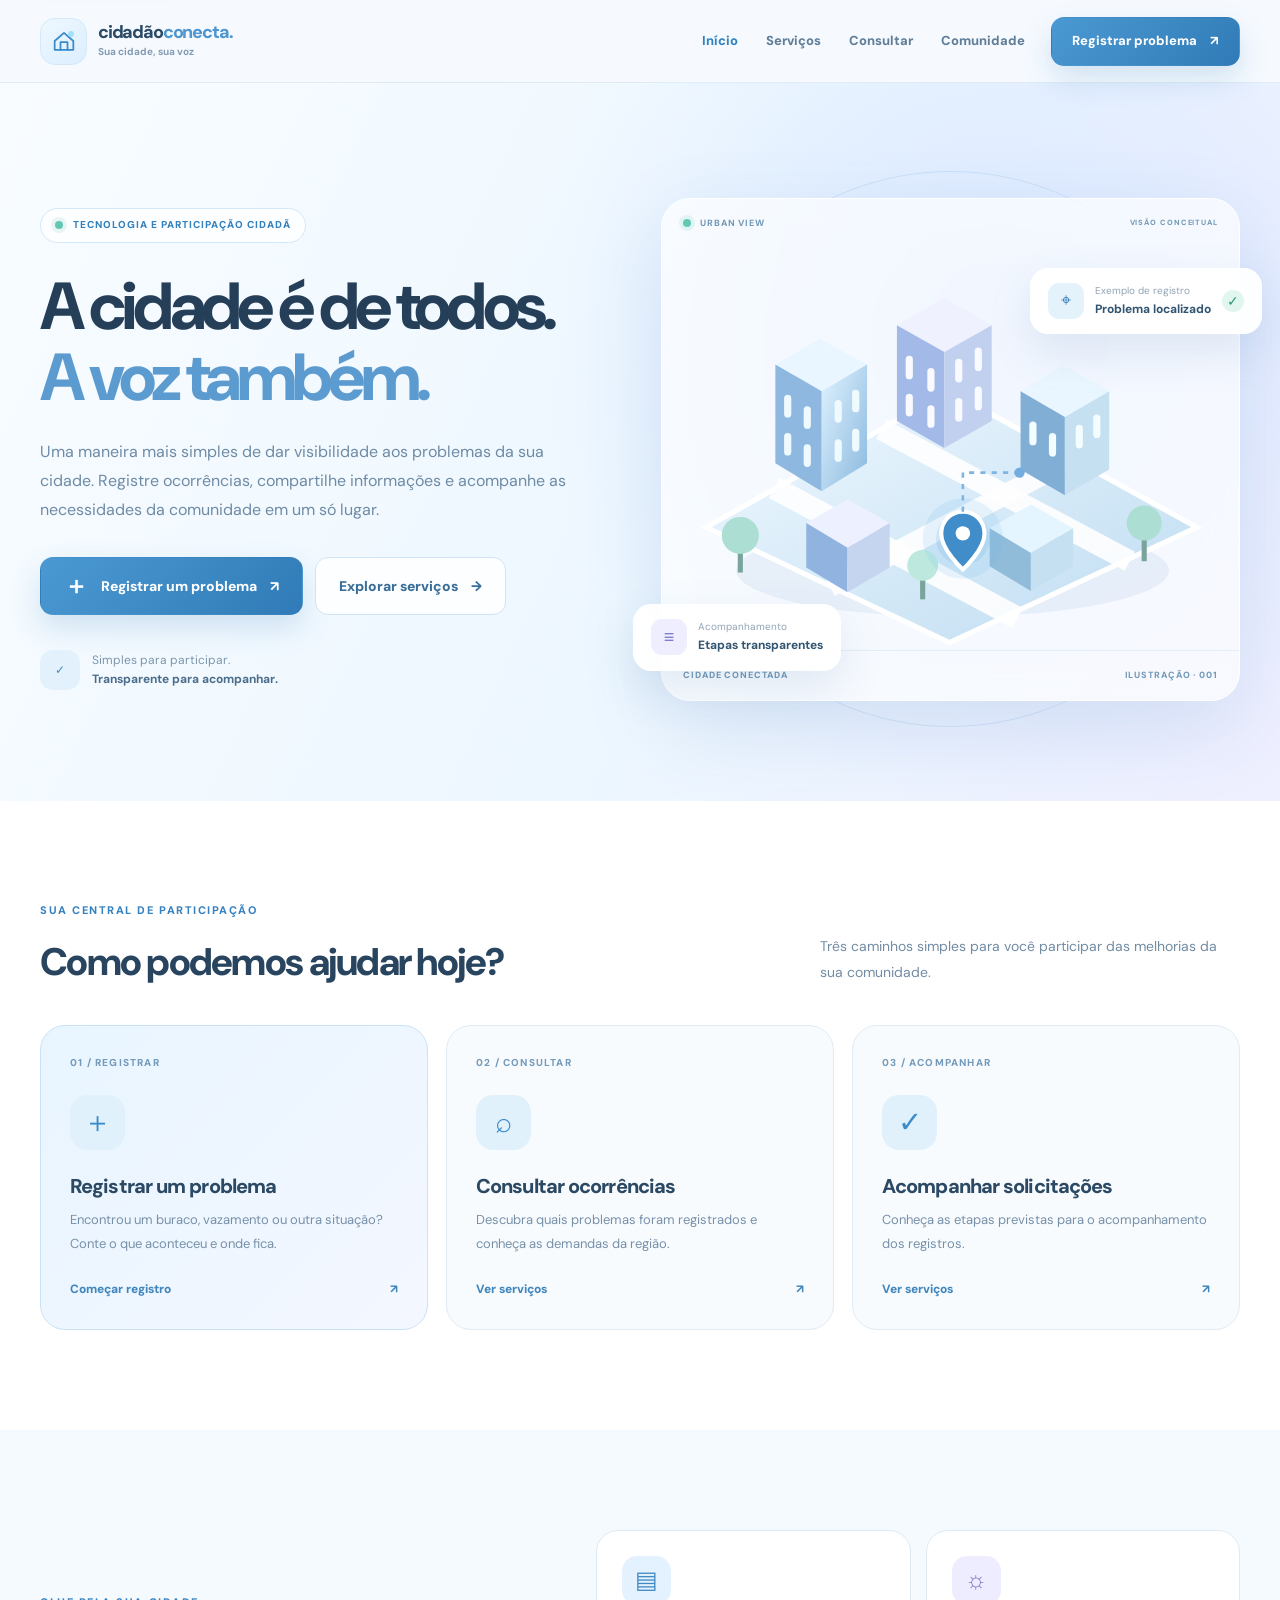
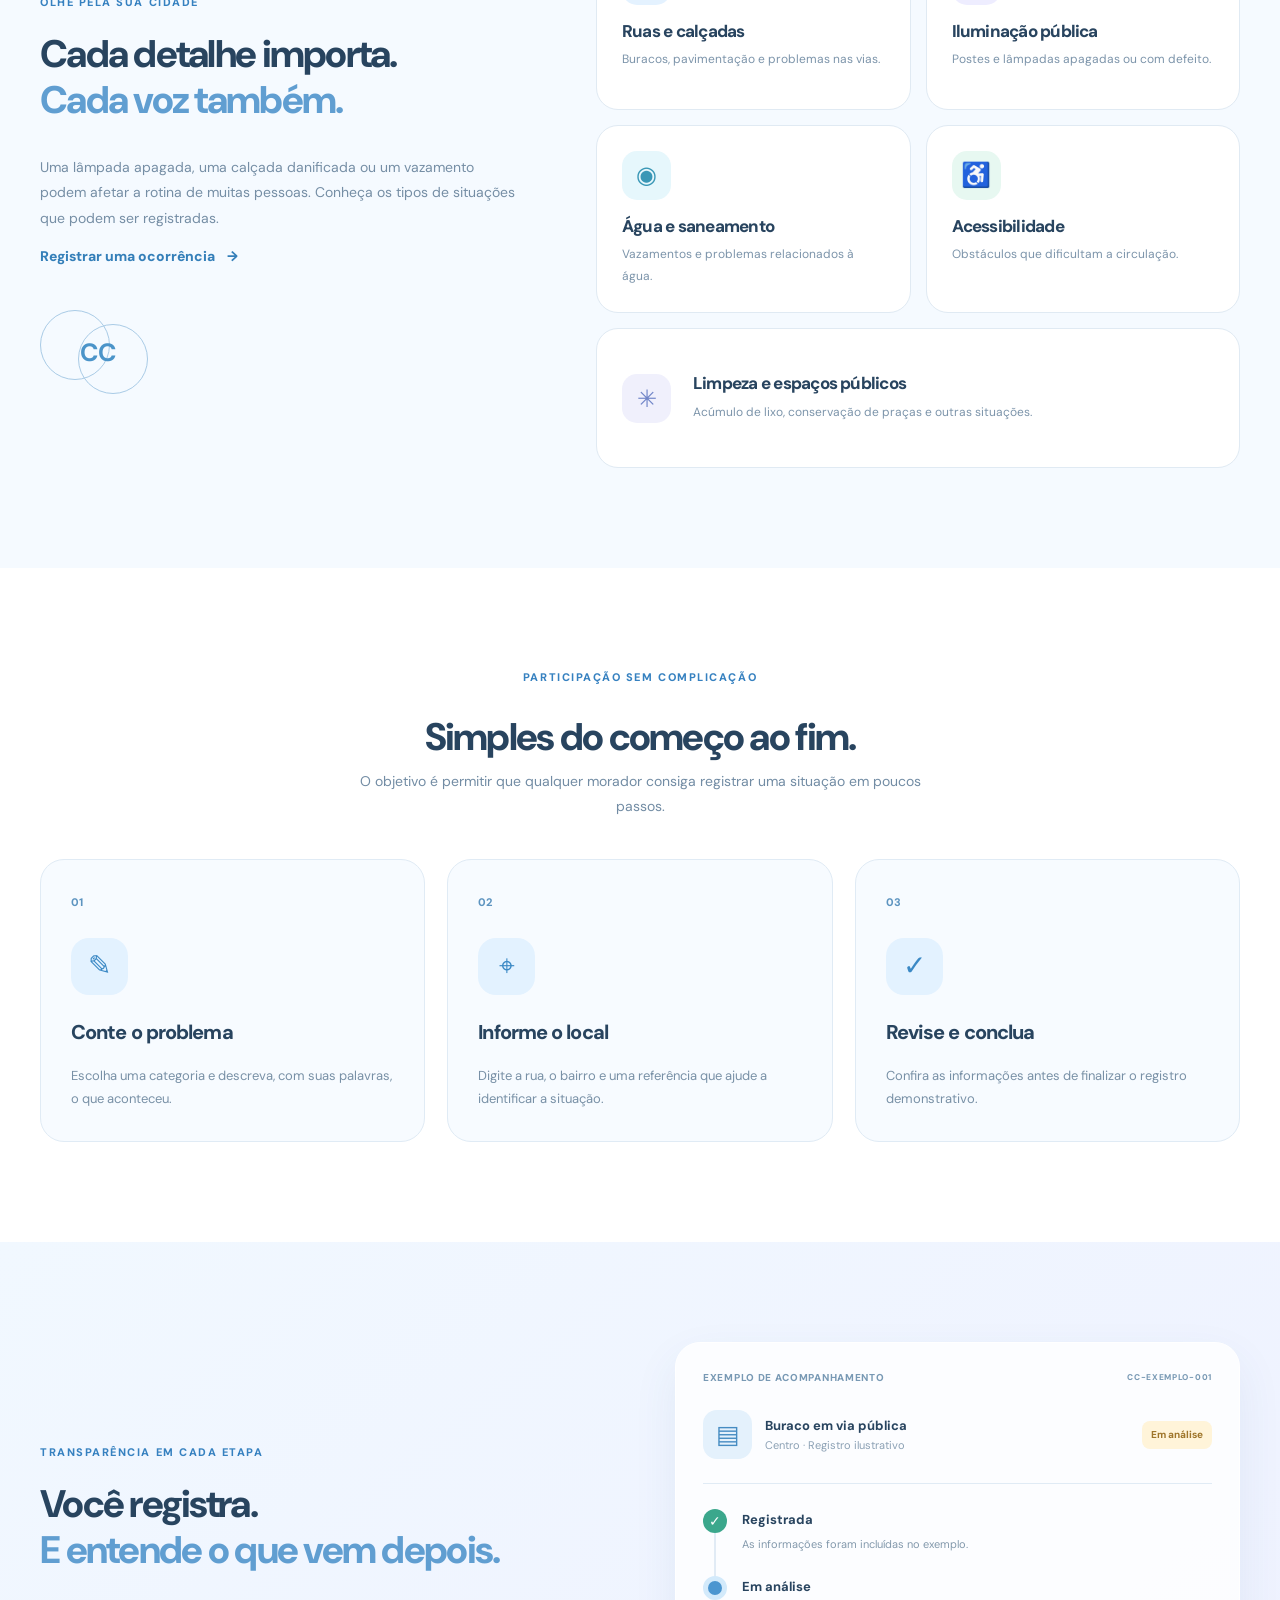
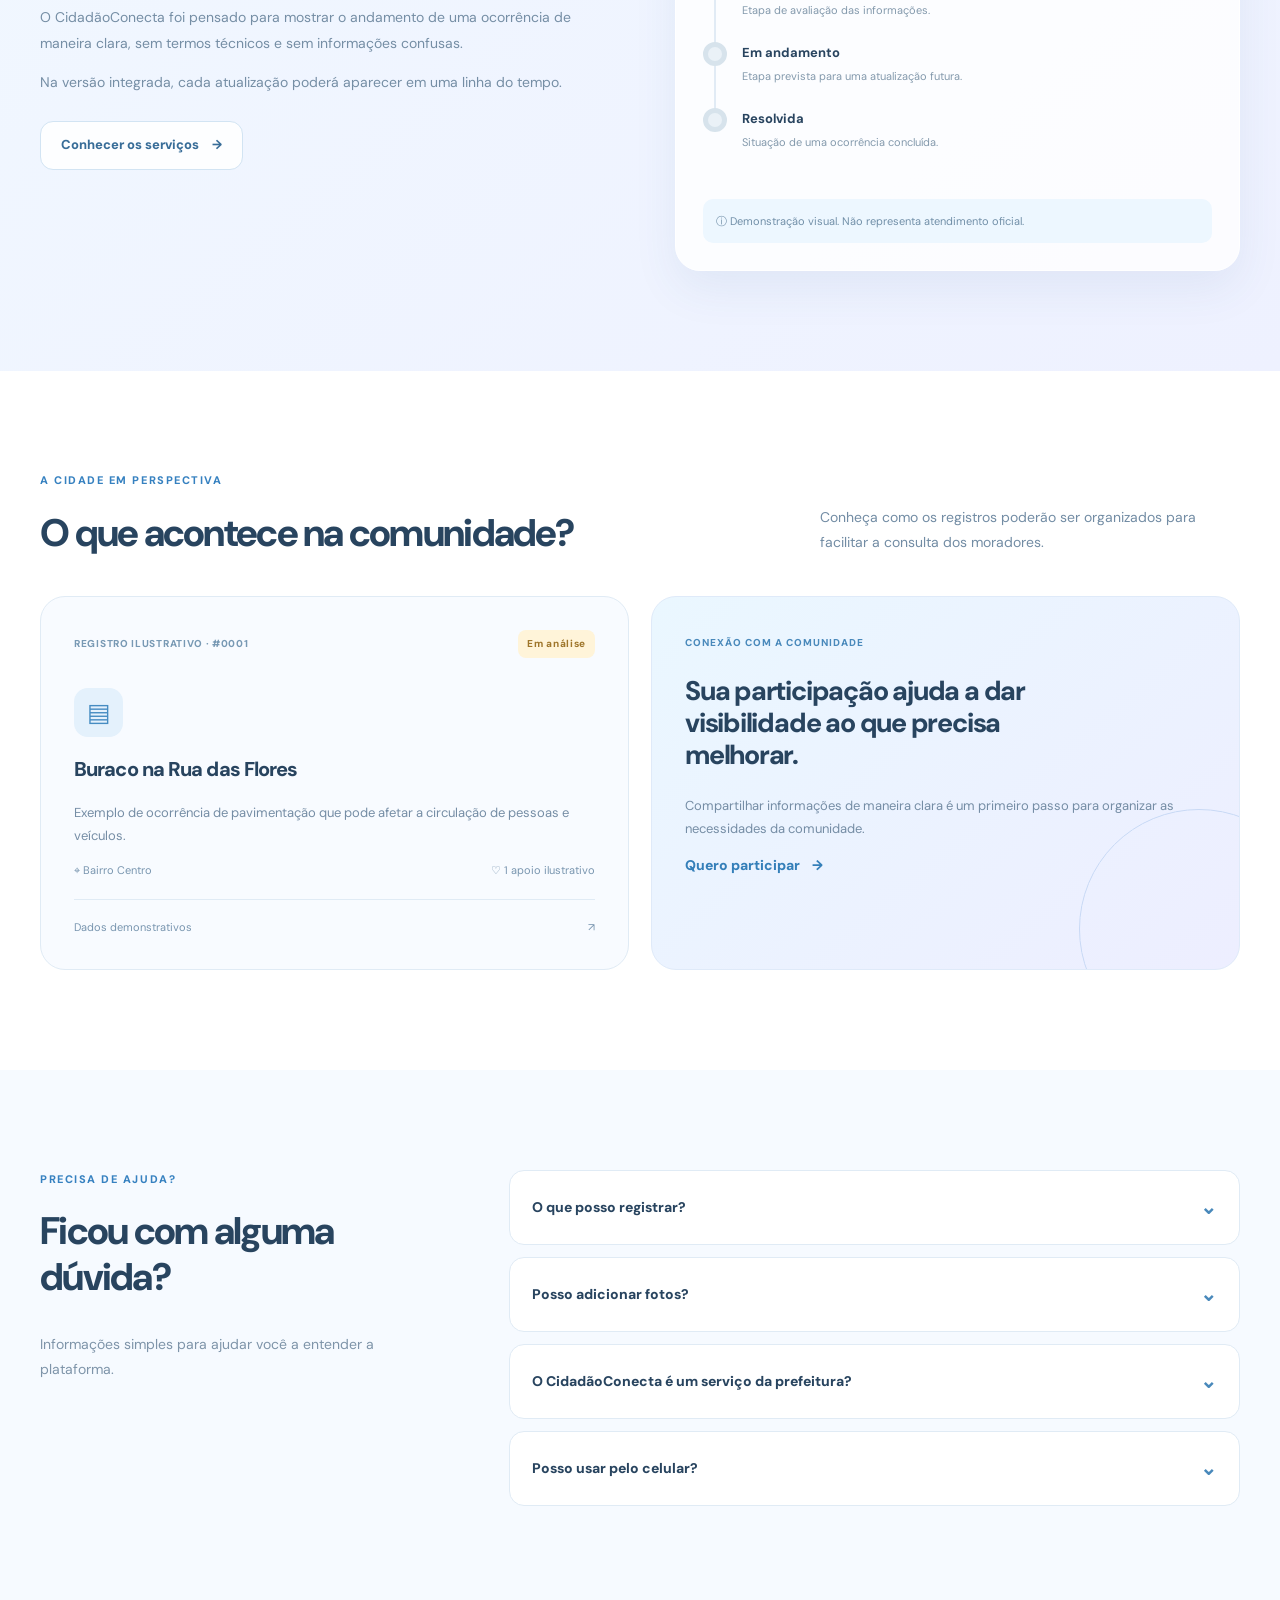
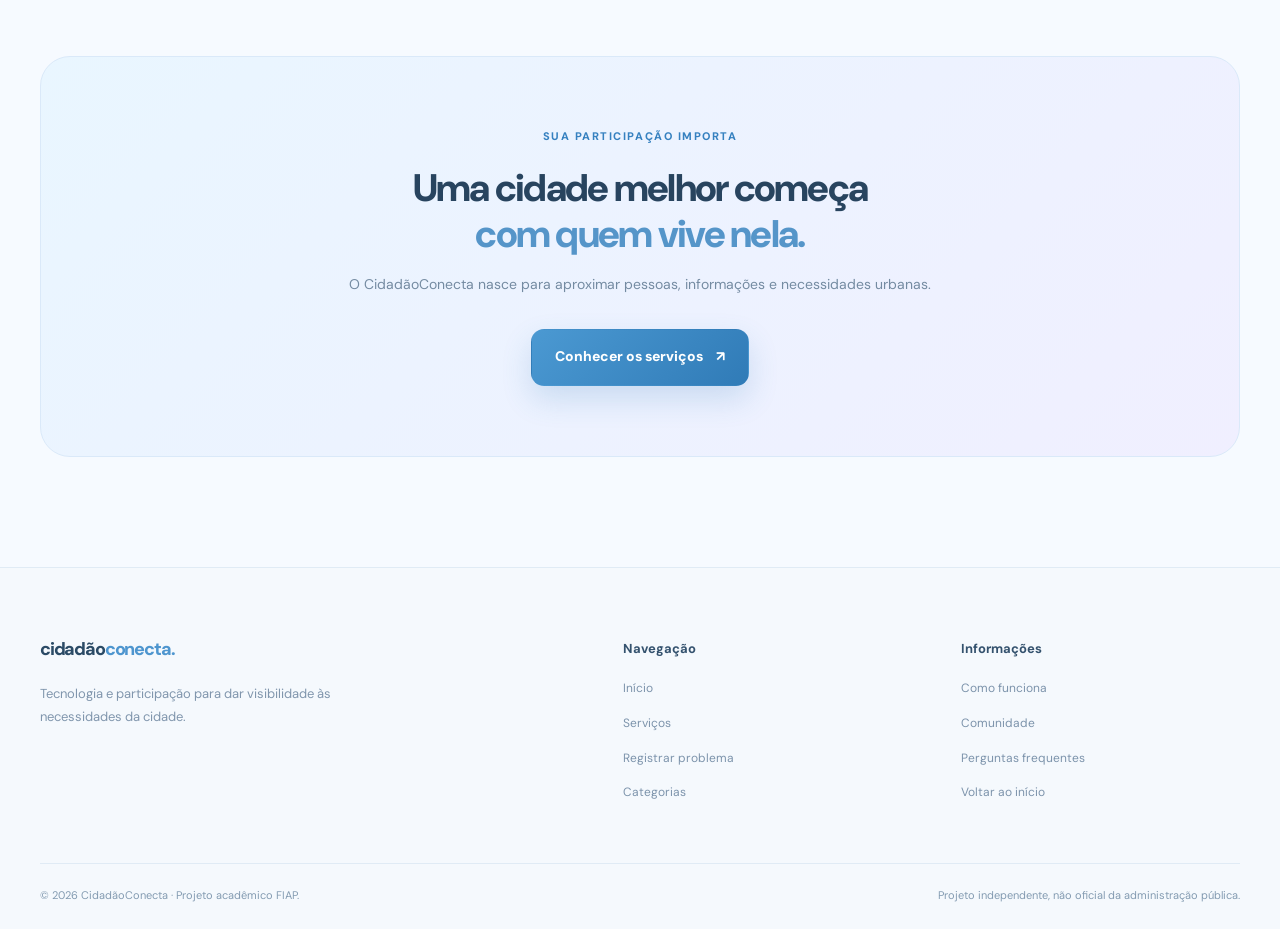
==== frontend/index.html @ 9c18b6f5 "feat: versao inicial do CidadaoConecta" ====
<!DOCTYPE html>
<html lang="pt-BR">
<head>
  <meta charset="UTF-8">
  <meta name="viewport" content="width=device-width, initial-scale=1">
  <meta name="theme-color" content="#f5f9ff">
  <meta name="description" content="CidadãoConecta. Sua cidade, sua voz. Registre problemas urbanos e participe da melhoria da sua comunidade.">

  <title>CidadãoConecta | Sua cidade, sua voz</title>

  <link rel="stylesheet" href="./CSS/style.css">
  <script src="./JS/main.js" defer></script>
</head>

<body class="pagina-inicio">

  <a href="#conteudo" class="pular-conteudo">
    Pular para o conteúdo
  </a>

  <!-- CABEÇALHO -->

  <header class="cabecalho" id="topo">
    <div class="container cabecalho-interno">

      <a href="./index.html"
         class="marca"
         aria-label="CidadãoConecta, página inicial">

        <span class="marca-simbolo" aria-hidden="true">
          <svg width="28" height="28" viewBox="0 0 48 48" fill="none">
            <path d="M8 24L24 10L40 24V39H8V24Z"
                  stroke="currentColor" stroke-width="3"
                  stroke-linecap="round" stroke-linejoin="round"/>
            <path d="M18 39V26H30V39"
                  stroke="currentColor" stroke-width="3"
                  stroke-linecap="round" stroke-linejoin="round"/>
            <circle cx="36" cy="12" r="5" fill="#A2DDF9"/>
          </svg>
        </span>

        <span class="marca-texto">
          <strong>cidadão<span>conecta.</span></strong>
          <small>Sua cidade, sua voz</small>
        </span>
      </a>

      <nav class="navegacao" aria-label="Menu principal">
        <a href="./index.html" class="ativo" aria-current="page">
          Início
        </a>
        <a href="./servicos.html">Serviços</a>
      </nav>

      <a href="./registrar.html"
         class="botao botao-primario botao-cabecalho">
        Registrar problema
        <span aria-hidden="true">↗</span>
      </a>

      <button class="botao-menu"
              type="button"
              id="botaoMenu"
              aria-label="Abrir menu"
              aria-controls="menuMobile"
              aria-expanded="false">
        <span></span>
        <span></span>
        <span></span>
      </button>
    </div>

    <nav class="menu-mobile" id="menuMobile"
         aria-label="Menu para celular" hidden>
      <a href="./index.html" aria-current="page">Início</a>
      <a href="./servicos.html">Serviços</a>
      <a href="./registrar.html" class="menu-mobile-destaque">
        Registrar problema
      </a>
    </nav>
  </header>

  <main id="conteudo">

    <!-- APRESENTAÇÃO -->

    <section class="hero">
      <div class="container hero-grid">

        <div class="hero-conteudo">
          <span class="etiqueta">
            <span class="etiqueta-ponto"></span>
            TECNOLOGIA E PARTICIPAÇÃO CIDADÃ
          </span>

          <h1>
            A cidade é de todos.
            <span>A voz também.</span>
          </h1>

          <p class="hero-descricao">
            Uma maneira mais simples de dar visibilidade
            aos problemas da sua cidade. Registre ocorrências,
            compartilhe informações e acompanhe as necessidades
            da comunidade em um só lugar.
          </p>

          <div class="hero-botoes">
            <a href="./registrar.html"
               class="botao botao-primario botao-grande">
              <span class="botao-icone" aria-hidden="true">＋</span>
              Registrar um problema
              <span aria-hidden="true">↗</span>
            </a>

            <a href="./servicos.html"
               class="botao botao-secundario botao-grande">
              Explorar serviços
              <span aria-hidden="true">→</span>
            </a>
          </div>

          <div class="hero-confiança">
            <span class="icone-confiança" aria-hidden="true">✓</span>
            <span>
              Simples para participar.
              <strong>Transparente para acompanhar.</strong>
            </span>
          </div>
        </div>

        <!-- ILUSTRAÇÃO EXCLUSIVA DA CIDADE -->

        <div class="urban-visual"
             aria-label="Ilustração de uma cidade conectada">

          <div class="urban-grade" aria-hidden="true"></div>
          <div class="urban-orbita" aria-hidden="true"></div>

          <div class="urban-painel">
            <div class="urban-painel-topo">
              <span><i class="ponto-online"></i> URBAN VIEW</span>
              <small>VISÃO CONCEITUAL</small>
            </div>

            <svg class="cidade-ilustracao" width="560" height="390"
                 viewBox="0 0 560 390" role="img"
                 aria-label="Prédios, ruas, árvores e marcador de ocorrência"
                 xmlns="http://www.w3.org/2000/svg">

              <defs>
                <linearGradient id="baseCidade" x1="0" y1="0" x2="1" y2="1">
                  <stop offset="0%" stop-color="#F0F9FF"/>
                  <stop offset="100%" stop-color="#BEDCF1"/>
                </linearGradient>

                <linearGradient id="predioAzul" x1="0" y1="0" x2="1" y2="1">
                  <stop offset="0%" stop-color="#E0F3FF"/>
                  <stop offset="100%" stop-color="#8AB8DE"/>
                </linearGradient>
              </defs>

              <ellipse cx="282" cy="313" rx="210" ry="45"
                       fill="#9EBEDB" opacity=".18"/>

              <path d="M43 271L279 139L519 271L279 383Z"
                    fill="url(#baseCidade)"
                    stroke="#FFFFFF" stroke-width="5"/>

              <path d="M109 233L345 359"
                    stroke="#FFFFFF" stroke-width="22" opacity=".9"/>
              <path d="M213 176L454 304"
                    stroke="#FFFFFF" stroke-width="21" opacity=".9"/>
              <path d="M163 329L400 204"
                    stroke="#FFFFFF" stroke-width="20" opacity=".9"/>

              <!-- PRÉDIO ESQUERDO -->

              <g>
                <path d="M110 113L153 88L199 113L155 139Z"
                      fill="#EAF6FF"/>
                <path d="M110 113L155 139V236L110 209Z"
                      fill="#8EB8DF"/>
                <path d="M155 139L199 113V209L155 236Z"
                      fill="url(#predioAzul)"/>

                <g stroke="#EFFAFF" stroke-width="7"
                   stroke-linecap="round">
                  <path d="M122 146V161M141 157V172"/>
                  <path d="M122 183V198M141 194V209"/>
                  <path d="M171 151V166M188 141V156"/>
                  <path d="M171 189V204M188 179V194"/>
                </g>
              </g>

              <!-- PRÉDIO CENTRAL -->

              <g>
                <path d="M228 75L274 48L320 75L274 101Z"
                      fill="#F0F1FF"/>
                <path d="M228 75L274 101V194L228 168Z"
                      fill="#A3B9E7"/>
                <path d="M274 101L320 75V168L274 194Z"
                      fill="#C2D0F0"/>

                <g stroke="#F8FAFF" stroke-width="7"
                   stroke-linecap="round">
                  <path d="M240 108V124M261 120V136"/>
                  <path d="M240 145V160M261 156V171"/>
                  <path d="M288 111V127M307 100V116"/>
                  <path d="M288 149V165M307 138V154"/>
                </g>
              </g>

              <!-- PRÉDIO DIREITO -->

              <g>
                <path d="M348 139L390 114L434 139L391 164Z"
                      fill="#EAF6FF"/>
                <path d="M348 139L391 164V240L348 215Z"
                      fill="#80AED5"/>
                <path d="M391 164L434 139V215L391 240Z"
                      fill="#C5E0F1"/>

                <g stroke="#F3FCFF" stroke-width="7"
                   stroke-linecap="round">
                  <path d="M360 172V188M379 183V199"/>
                  <path d="M405 175V191M422 165V181"/>
                </g>
              </g>

              <!-- CASAS -->

              <g>
                <path d="M140 267L180 244L221 267L180 291Z"
                      fill="#EDF0FF"/>
                <path d="M140 267L180 291V334L140 310Z"
                      fill="#91B3DF"/>
                <path d="M180 291L221 267V310L180 334Z"
                      fill="#C5D5F0"/>

                <path d="M318 272L358 249L399 272L358 296Z"
                      fill="#E5F5FF"/>
                <path d="M318 272L358 296V333L318 309Z"
                      fill="#91BCD9"/>
                <path d="M358 296L399 272V309L358 333Z"
                      fill="#C5E0F1"/>
              </g>

              <!-- ÁRVORES -->

              <g stroke="#79A49B" stroke-width="5">
                <path d="M76 287V315"/>
                <path d="M468 275V304"/>
                <path d="M253 317V341"/>
              </g>

              <circle cx="76" cy="279" r="18" fill="#ACDED3"/>
              <circle cx="468" cy="267" r="17" fill="#ACDED3"/>
              <circle cx="253" cy="308" r="15" fill="#BDE8DE"/>

              <!-- MARCADOR -->

              <circle cx="292" cy="282" r="39"
                      fill="#6CB2EB" opacity=".15"/>
              <circle cx="292" cy="282" r="26"
                      fill="#5DA6DF" opacity=".18"/>

              <path d="M292 256C280 256 271 265 271 277
                       C271 293 292 312 292 312
                       C292 312 313 293 313 277
                       C313 265 304 256 292 256Z"
                    fill="#418DCA" stroke="#FFFFFF" stroke-width="4"/>

              <circle cx="292" cy="277" r="7" fill="#FFFFFF"/>

              <path d="M292 256V218H347" stroke="#7EB5E2"
                    stroke-width="2.5" stroke-dasharray="5 6" fill="none"/>
              <circle cx="347" cy="218" r="5" fill="#75ACE0"/>
            </svg>

            <div class="urban-painel-base">
              <span>CIDADE CONECTADA</span>
              <span>ILUSTRAÇÃO · 001</span>
            </div>
          </div>

          <div class="cartao-flutuante flutuante-superior">
            <span class="flutuante-icone azul" aria-hidden="true">⌖</span>
            <span>
              <small>Exemplo de registro</small>
              <strong>Problema localizado</strong>
            </span>
            <span class="flutuante-check" aria-hidden="true">✓</span>
          </div>

          <div class="cartao-flutuante flutuante-inferior">
            <span class="flutuante-icone lilas" aria-hidden="true">≡</span>
            <span>
              <small>Acompanhamento</small>
              <strong>Etapas transparentes</strong>
            </span>
          </div>
        </div>

      </div>
    </section>

    <!-- SERVIÇOS -->

    <section class="secao servicos" id="servicos">
      <div class="container">

        <div class="cabecalho-secao">
          <div>
            <span class="sobretitulo">SUA CENTRAL DE PARTICIPAÇÃO</span>
            <h2>Como podemos ajudar hoje?</h2>
          </div>
          <p>
            Três caminhos simples para você participar
            das melhorias da sua comunidade.
          </p>
        </div>

        <div class="grade-servicos">

          <a href="./registrar.html"
             class="servico-card servico-destaque">
            <span class="servico-numero">01 / REGISTRAR</span>
            <span class="servico-icone" aria-hidden="true">＋</span>

            <h3>Registrar um problema</h3>
            <p>
              Encontrou um buraco, vazamento ou outra situação?
              Conte o que aconteceu e onde fica.
            </p>

            <span class="servico-rodape">
              <span>Começar registro</span>
              <span aria-hidden="true">↗</span>
            </span>
          </a>

          <a href="./servicos.html"
             class="servico-card">
            <span class="servico-numero">02 / CONSULTAR</span>
            <span class="servico-icone" aria-hidden="true">⌕</span>

            <h3>Consultar ocorrências</h3>
            <p>
              Descubra quais problemas foram registrados
              e conheça as demandas da região.
            </p>

            <span class="servico-rodape">
              <span>Ver serviços</span>
              <span aria-hidden="true">↗</span>
            </span>
          </a>

          <a href="./servicos.html"
             class="servico-card">
            <span class="servico-numero">03 / ACOMPANHAR</span>
            <span class="servico-icone" aria-hidden="true">✓</span>

            <h3>Acompanhar solicitações</h3>
            <p>
              Conheça as etapas previstas para o acompanhamento
              dos registros.
            </p>

            <span class="servico-rodape">
              <span>Ver serviços</span>
              <span aria-hidden="true">↗</span>
            </span>
          </a>
        </div>
      </div>
    </section>

    <!-- CATEGORIAS -->

    <section class="secao categorias" id="categorias">
      <div class="container categorias-layout">

        <div class="categorias-apresentacao">
          <span class="sobretitulo">OLHE PELA SUA CIDADE</span>

          <h2>
            Cada detalhe importa.
            <span>Cada voz também.</span>
          </h2>

          <p>
            Uma lâmpada apagada, uma calçada danificada
            ou um vazamento podem afetar a rotina
            de muitas pessoas. Conheça os tipos
            de situações que podem ser registradas.
          </p>

          <a href="./registrar.html" class="link-texto">
            Registrar uma ocorrência
            <span aria-hidden="true">→</span>
          </a>

          <div class="categorias-decoracao" aria-hidden="true">
            <span></span><span></span><b>CC</b>
          </div>
        </div>

        <div class="grade-categorias">

          <article class="categoria-card">
            <span class="categoria-icone categoria-azul" aria-hidden="true">▤</span>
            <h3>Ruas e calçadas</h3>
            <p>Buracos, pavimentação e problemas nas vias.</p>
          </article>

          <article class="categoria-card">
            <span class="categoria-icone categoria-lilas" aria-hidden="true">☼</span>
            <h3>Iluminação pública</h3>
            <p>Postes e lâmpadas apagadas ou com defeito.</p>
          </article>

          <article class="categoria-card">
            <span class="categoria-icone categoria-ciano" aria-hidden="true">◉</span>
            <h3>Água e saneamento</h3>
            <p>Vazamentos e problemas relacionados à água.</p>
          </article>

          <article class="categoria-card">
            <span class="categoria-icone categoria-verde" aria-hidden="true">♿</span>
            <h3>Acessibilidade</h3>
            <p>Obstáculos que dificultam a circulação.</p>
          </article>

          <article class="categoria-card categoria-larga">
            <span class="categoria-icone categoria-perola" aria-hidden="true">✳</span>
            <div>
              <h3>Limpeza e espaços públicos</h3>
              <p>Acúmulo de lixo, conservação de praças e outras situações.</p>
            </div>
          </article>

        </div>
      </div>
    </section>

    <!-- COMO FUNCIONA -->

    <section class="secao funcionamento" id="como-funciona">
      <div class="container">

        <div class="cabecalho-secao centralizado">
          <span class="sobretitulo">PARTICIPAÇÃO SEM COMPLICAÇÃO</span>
          <h2>Simples do começo ao fim.</h2>
          <p>
            O objetivo é permitir que qualquer morador
            consiga registrar uma situação em poucos passos.
          </p>
        </div>

        <div class="grade-etapas">

          <article class="etapa-card">
            <span class="etapa-numero">01</span>
            <div class="etapa-icone" aria-hidden="true">✎</div>
            <h3>Conte o problema</h3>
            <p>
              Escolha uma categoria e descreva,
              com suas palavras, o que aconteceu.
            </p>
          </article>

          <article class="etapa-card">
            <span class="etapa-numero">02</span>
            <div class="etapa-icone" aria-hidden="true">⌖</div>
            <h3>Informe o local</h3>
            <p>
              Digite a rua, o bairro e uma referência
              que ajude a identificar a situação.
            </p>
          </article>

          <article class="etapa-card">
            <span class="etapa-numero">03</span>
            <div class="etapa-icone" aria-hidden="true">✓</div>
            <h3>Revise e conclua</h3>
            <p>
              Confira as informações antes de finalizar
              o registro demonstrativo.
            </p>
          </article>

        </div>
      </div>
    </section>

    <!-- ACOMPANHAMENTO -->

    <section class="secao acompanhamento" id="acompanhamento">
      <div class="container acompanhamento-layout">

        <div class="acompanhamento-texto">
          <span class="sobretitulo">TRANSPARÊNCIA EM CADA ETAPA</span>

          <h2>
            Você registra.
            <span>E entende o que vem depois.</span>
          </h2>

          <p>
            O CidadãoConecta foi pensado para mostrar
            o andamento de uma ocorrência de maneira clara,
            sem termos técnicos e sem informações confusas.
          </p>

          <p>
            Na versão integrada, cada atualização poderá
            aparecer em uma linha do tempo.
          </p>

          <a href="./servicos.html" class="botao botao-secundario">
            Conhecer os serviços
            <span aria-hidden="true">→</span>
          </a>
        </div>

        <div class="painel-acompanhamento">
          <div class="painel-topo">
            <span>EXEMPLO DE ACOMPANHAMENTO</span>
            <small>CC-EXEMPLO-001</small>
          </div>

          <div class="ocorrencia-cabecalho">
            <span class="ocorrencia-simbolo" aria-hidden="true">▤</span>
            <div>
              <strong>Buraco em via pública</strong>
              <small>Centro · Registro ilustrativo</small>
            </div>

            <span class="status status-analise">Em análise</span>
          </div>

          <ol class="linha-tempo">

            <li class="concluida">
              <span class="marcador" aria-hidden="true">✓</span>
              <div>
                <strong>Registrada</strong>
                <p>As informações foram incluídas no exemplo.</p>
              </div>
            </li>

            <li class="atual">
              <span class="marcador" aria-hidden="true"></span>
              <div>
                <strong>Em análise</strong>
                <p>Etapa de avaliação das informações.</p>
              </div>
            </li>

            <li>
              <span class="marcador" aria-hidden="true"></span>
              <div>
                <strong>Em andamento</strong>
                <p>Etapa prevista para uma atualização futura.</p>
              </div>
            </li>

            <li>
              <span class="marcador" aria-hidden="true"></span>
              <div>
                <strong>Resolvida</strong>
                <p>Situação de uma ocorrência concluída.</p>
              </div>
            </li>

          </ol>

          <div class="painel-aviso">
            ⓘ Demonstração visual. Não representa atendimento oficial.
          </div>
        </div>
      </div>
    </section>

    <!-- COMUNIDADE -->

    <section class="secao comunidade" id="comunidade">
      <div class="container">

        <div class="cabecalho-secao">
          <div>
            <span class="sobretitulo">A CIDADE EM PERSPECTIVA</span>
            <h2>O que acontece na comunidade?</h2>
          </div>

          <p>
            Conheça como os registros poderão ser organizados
            para facilitar a consulta dos moradores.
          </p>
        </div>

        <div class="comunidade-grade">

          <article class="registro-card">
            <div class="registro-topo">
              <span>REGISTRO ILUSTRATIVO · #0001</span>
              <span class="status status-analise">Em análise</span>
            </div>

            <div class="registro-icone" aria-hidden="true">▤</div>
            <h3>Buraco na Rua das Flores</h3>

            <p>
              Exemplo de ocorrência de pavimentação
              que pode afetar a circulação de pessoas e veículos.
            </p>

            <div class="registro-informacoes">
              <span>⌖ Bairro Centro</span>
              <span>♡ 1 apoio ilustrativo</span>
            </div>

            <div class="registro-rodape">
              <span>Dados demonstrativos</span>
              <span aria-hidden="true">↗</span>
            </div>
          </article>

          <div class="comunidade-destaque">
            <span class="destaque-etiqueta">
              CONEXÃO COM A COMUNIDADE
            </span>

            <h3>
              Sua participação ajuda a dar
              visibilidade ao que precisa melhorar.
            </h3>

            <p>
              Compartilhar informações de maneira clara
              é um primeiro passo para organizar
              as necessidades da comunidade.
            </p>

            <a href="./registrar.html" class="link-texto">
              Quero participar
              <span aria-hidden="true">→</span>
            </a>

            <div class="destaque-circulo" aria-hidden="true"></div>
          </div>

        </div>
      </div>
    </section>

    <!-- PERGUNTAS FREQUENTES -->

    <section class="secao perguntas" id="duvidas">
      <div class="container perguntas-layout">

        <div class="perguntas-intro">
          <span class="sobretitulo">PRECISA DE AJUDA?</span>
          <h2>Ficou com alguma dúvida?</h2>
          <p>
            Informações simples para ajudar
            você a entender a plataforma.
          </p>
        </div>

        <div class="perguntas-lista">

          <details class="pergunta-item">
            <summary>
              O que posso registrar?
              <span aria-hidden="true">⌄</span>
            </summary>
            <p>
              Problemas como buracos, iluminação pública,
              vazamentos, acessibilidade e limpeza urbana.
            </p>
          </details>

          <details class="pergunta-item">
            <summary>
              Posso adicionar fotos?
              <span aria-hidden="true">⌄</span>
            </summary>
            <p>
              Sim. O formulário aceita até três imagens opcionais.
              Nesta demonstração, elas não são enviadas ao servidor.
            </p>
          </details>

          <details class="pergunta-item">
            <summary>
              O CidadãoConecta é um serviço da prefeitura?
              <span aria-hidden="true">⌄</span>
            </summary>
            <p>
              Não. Este é um projeto acadêmico independente.
              Registrar uma ocorrência aqui não equivale a
              solicitar um serviço oficial da prefeitura.
            </p>
          </details>

          <details class="pergunta-item">
            <summary>
              Posso usar pelo celular?
              <span aria-hidden="true">⌄</span>
            </summary>
            <p>
              Sim. O site foi planejado para funcionar
              em computadores, tablets e celulares.
            </p>
          </details>

        </div>
      </div>
    </section>

    <!-- CHAMADA FINAL -->

    <section class="chamada-final">
      <div class="container">
        <div class="chamada-painel">
          <span class="sobretitulo">SUA PARTICIPAÇÃO IMPORTA</span>

          <h2>
            Uma cidade melhor começa
            <span>com quem vive nela.</span>
          </h2>

          <p>
            O CidadãoConecta nasce para aproximar
            pessoas, informações e necessidades urbanas.
          </p>

          <a href="./servicos.html"
             class="botao botao-primario botao-grande">
            Conhecer os serviços
            <span aria-hidden="true">↗</span>
          </a>
        </div>
      </div>
    </section>

  </main>

  <!-- RODAPÉ -->

  <footer class="rodape">
    <div class="container">

      <div class="rodape-principal">

        <div class="rodape-marca">
          <strong>cidadão<span>conecta.</span></strong>
          <p>
            Tecnologia e participação para dar visibilidade
            às necessidades da cidade.
          </p>
        </div>

        <div class="rodape-links">
          <strong>Navegação</strong>
          <a href="./index.html">Início</a>
          <a href="./servicos.html">Serviços</a>
          <a href="./registrar.html">Registrar problema</a>
          <a href="#categorias">Categorias</a>
        </div>

        <div class="rodape-links">
          <strong>Informações</strong>
          <a href="#como-funciona">Como funciona</a>
          <a href="#comunidade">Comunidade</a>
          <a href="#duvidas">Perguntas frequentes</a>
          <a href="#topo">Voltar ao início</a>
        </div>
      </div>

      <div class="rodape-inferior">
        <span>© 2026 CidadãoConecta · Projeto acadêmico FIAP.</span>
        <span>
          Projeto independente, não oficial
          da administração pública.
        </span>
      </div>

    </div>
  </footer>

</body>
</html>
---- frontend/CSS/style.css ----
/* ======================================================
   CIDADÃOCONECTA — URBAN OS
   STYLE.CSS — ESTILOS GLOBAIS + PÁGINA INICIAL

   Estrutura:
   frontend/
     CSS/style.css
     CSS/servicos.css
     CSS/registrar.css
     JS/main.js
     JS/registrar.js
     index.html
     servicos.html
     registrar.html
   ====================================================== */

@import url("https://fonts.googleapis.com/css2?family=DM+Sans:wght@400;500;600;700;800&display=swap");

/* ======================================================
   01 — IDENTIDADE VISUAL
   ====================================================== */

:root {
  --azul-escuro: #253f59;
  --azul-medio: #367fbb;
  --azul: #428fc9;
  --azul-claro: #e5f2fc;
  --azul-suave: #f2f8ff;

  --branco: #ffffff;
  --fundo: #f6faff;

  --texto: #28445f;
  --texto-secundario: #728ca4;

  --borda: #e0ebf5;
  --verde: #238b65;

  --raio: 18px;
  --container: 1200px;

  --sombra: 0 18px 45px rgba(45, 91, 139, 0.08);

  --fonte: "DM Sans", "Segoe UI", Arial, sans-serif;
}

/* ======================================================
   02 — RESET E CONFIGURAÇÕES GERAIS
   ====================================================== */

*,
*::before,
*::after {
  box-sizing: border-box;
}

html {
  scroll-behavior: smooth;
}

body {
  margin: 0;
  min-width: 320px;

  background: var(--fundo);
  color: var(--texto);

  font-family: var(--fonte);
  font-size: 14px;
  line-height: 1.65;

  -webkit-font-smoothing: antialiased;
}

[hidden] {
  display: none !important;
}

a {
  color: inherit;
  text-decoration: none;
}

button,
input,
textarea,
select {
  font: inherit;
}

button {
  cursor: pointer;
}

img,
svg {
  max-width: 100%;
}

img {
  height: auto;
}

h1,
h2,
h3,
p {
  margin-top: 0;
}

h1,
h2,
h3 {
  line-height: 1.2;
  letter-spacing: -0.045em;
}

h1 {
  font-weight: 800;
}

h2 {
  font-size: clamp(28px, 3vw, 42px);
  font-weight: 800;
}

h3 {
  font-size: 20px;
  font-weight: 800;
}

p {
  line-height: 1.8;
}

:focus-visible {
  outline: 3px solid #4c9edc;
  outline-offset: 3px;
}

.container {
  width: min(calc(100% - 48px), var(--container));
  margin-inline: auto;
}

/* Acessibilidade */

.pular-conteudo {
  position: fixed;
  z-index: 1000;

  top: -100px;
  left: 15px;

  padding: 12px 20px;

  background: #ffffff;
  border: 1px solid var(--borda);
  border-radius: 10px;

  color: var(--azul-escuro);
  box-shadow: var(--sombra);
}

.pular-conteudo:focus {
  top: 12px;
}

/* ======================================================
   03 — CABEÇALHO GLOBAL
   ====================================================== */

.cabecalho {
  position: relative;
  z-index: 50;

  background: rgba(246, 250, 255, 0.93);
  border-bottom: 1px solid var(--borda);

  backdrop-filter: blur(18px);
  -webkit-backdrop-filter: blur(18px);
}

.cabecalho-interno {
  display: flex;
  align-items: center;
  gap: 26px;

  min-height: 82px;
}

.marca {
  display: inline-flex;
  align-items: center;
  gap: 11px;

  flex-shrink: 0;
}

.marca-simbolo {
  display: grid;
  place-items: center;

  width: 47px;
  height: 47px;

  flex-shrink: 0;

  color: #398bc9;

  background: linear-gradient(
    140deg,
    #eef8ff,
    #dceeff
  );

  border: 1px solid #d3e8f9;
  border-radius: 15px;
}

.marca-simbolo svg {
  display: block;
}

.marca-texto {
  display: flex;
  flex-direction: column;
  gap: 0;
}

.marca-texto strong,
.rodape-marca strong {
  color: #2b4b66;

  font-size: 18px;
  font-weight: 800;
  letter-spacing: -0.065em;

  line-height: 1.3;
}

.marca-texto strong span,
.rodape-marca strong span {
  color: #4e96cf;
}

.marca-texto small {
  color: #829bb2;

  font-size: 10px;
  font-weight: 700;
}

/* Navegação desktop */

.navegacao {
  display: flex;
  align-items: center;
  justify-content: flex-end;
  gap: 28px;

  margin-left: auto;
}

.navegacao a {
  position: relative;

  color: #617e98;

  font-size: 13px;
  font-weight: 800;

  transition: color 0.2s ease;
}

.navegacao a:hover,
.navegacao a.ativo,
.navegacao a[aria-current="page"] {
  color: #2f83c0;
}

/* ======================================================
   04 — BOTÕES GLOBAIS
   ====================================================== */

.botao {
  display: inline-flex;
  align-items: center;
  justify-content: center;
  gap: 13px;

  min-height: 49px;
  padding: 12px 20px;

  border: 1px solid transparent;
  border-radius: 13px;

  font-size: 13px;
  font-weight: 800;
  line-height: 1.4;

  text-align: center;
  text-decoration: none;

  cursor: pointer;

  transition:
    background 0.2s ease,
    transform 0.2s ease,
    box-shadow 0.2s ease,
    border-color 0.2s ease;
}

.botao:hover {
  transform: translateY(-2px);
}

.botao:active {
  transform: translateY(0);
}

.botao-primario {
  color: #ffffff;

  background: linear-gradient(
    135deg,
    #4b99d2,
    #307bb7
  );

  box-shadow:
    0 13px 30px rgba(48, 123, 183, 0.19);
}

.botao-primario:hover {
  color: #ffffff;

  background: linear-gradient(
    135deg,
    #3988c6,
    #296fa9
  );

  box-shadow:
    0 17px 34px rgba(48, 123, 183, 0.23);
}

.botao-secundario {
  color: #386d98;

  background: rgba(255, 255, 255, 0.88);
  border-color: #d2e4f3;
}

.botao-secundario:hover {
  background: #eaf5ff;
  color: #286da4;
}

.botao-cabecalho {
  flex-shrink: 0;
}

.botao-grande {
  min-height: 57px;
  padding: 16px 23px;

  font-size: 14px;
}

.botao-icone {
  font-size: 24px;
  line-height: 1;
}

/* ======================================================
   05 — MENU MOBILE
   ====================================================== */

.botao-menu {
  display: none;
  flex-direction: column;
  justify-content: center;
  gap: 5px;

  width: 42px;
  height: 42px;

  margin-left: auto;
  padding: 11px;

  background: #e5f2fc;

  border: 1px solid #d6e8f8;
  border-radius: 12px;
}

.botao-menu span {
  width: 100%;
  height: 2px;

  background: #397db3;
  border-radius: 10px;
}

.menu-mobile {
  display: none;
}

/* ======================================================
   06 — COMPONENTES DE SEÇÕES
   ====================================================== */

.secao {
  padding: 100px 0;
}

.sobretitulo {
  display: block;

  margin-bottom: 20px;

  color: #3681c0;

  font-size: 11px;
  font-weight: 800;
  letter-spacing: 0.14em;
}

.cabecalho-secao {
  display: flex;
  align-items: flex-end;
  justify-content: space-between;
  gap: 35px;

  margin-bottom: 40px;
}

.cabecalho-secao h2 {
  margin-bottom: 0;
}

.cabecalho-secao > p {
  max-width: 420px;
  margin: 0;

  color: var(--texto-secundario);
  font-size: 14px;
}

.cabecalho-secao.centralizado {
  flex-direction: column;
  align-items: center;

  gap: 8px;

  text-align: center;
}

.cabecalho-secao.centralizado p {
  max-width: 570px;
}

.link-texto {
  display: inline-flex;
  align-items: center;
  gap: 12px;

  color: #347fb9;
  font-weight: 800;
}

.link-texto:hover {
  color: #205e91;
}

/* ======================================================
   07 — HOME: HERO PRINCIPAL
   ====================================================== */

.hero {
  position: relative;
  overflow: hidden;

  padding: 115px 0 100px;

  background:
    radial-gradient(
      circle at 78% 36%,
      rgba(207, 224, 255, 0.67),
      transparent 42%
    ),
    linear-gradient(
      115deg,
      #f8fcff,
      #edf7ff 56%,
      #eeefff
    );
}

.hero-grid {
  display: grid;

  grid-template-columns:
    minmax(0, 1fr)
    minmax(0, 1fr);

  align-items: center;
  gap: 42px;
}

.hero-conteudo {
  position: relative;
  z-index: 2;

  min-width: 0;
}

.etiqueta {
  display: inline-flex;
  align-items: center;
  gap: 10px;

  padding: 8px 14px;
  margin-bottom: 28px;

  color: #3281bd;
  background: rgba(255, 255, 255, 0.78);

  border: 1px solid #d5e8f8;
  border-radius: 40px;

  font-size: 10px;
  font-weight: 800;
  letter-spacing: 0.1em;
}

.etiqueta-ponto,
.ponto-online {
  display: inline-block;

  width: 8px;
  height: 8px;

  flex-shrink: 0;

  background: #62c8b3;
  border-radius: 50%;

  box-shadow:
    0 0 0 4px rgba(98, 200, 179, 0.14);
}

.hero h1 {
  max-width: 610px;

  margin-bottom: 25px;

  color: var(--azul-escuro);

  font-size: clamp(46px, 5.2vw, 72px);
  line-height: 1.07;
  letter-spacing: -0.07em;
}

.hero h1 span {
  display: block;
  color: #5c9bd0;
}

.hero-descricao {
  max-width: 550px;

  color: #6e8ba5;
  font-size: 16px;
}

.hero-botoes {
  display: flex;
  flex-wrap: wrap;
  gap: 12px;

  margin-top: 33px;
}

.hero-confiança {
  display: flex;
  align-items: center;
  gap: 12px;

  margin-top: 35px;

  color: #7b95ac;
  font-size: 12px;
}

.hero-confiança strong {
  display: block;
  color: #4b6d8b;
}

.icone-confiança {
  display: grid;
  place-items: center;

  width: 40px;
  height: 40px;

  flex-shrink: 0;

  color: #3e8dc3;
  background: #e2f1fc;

  border-radius: 13px;
}

/* ======================================================
   08 — HOME: ILUSTRAÇÃO DA CIDADE
   ====================================================== */

.urban-visual {
  position: relative;

  display: grid;
  place-items: center;

  min-width: 0;
  min-height: 490px;
}

.urban-grade {
  position: absolute;
  inset: 35px;

  opacity: 0.22;

  background-image:
    radial-gradient(#78acdc 1px, transparent 1px);

  background-size: 24px 24px;

  mask-image:
    radial-gradient(circle, #000, transparent 74%);
}

.urban-orbita {
  position: absolute;

  width: 96%;
  aspect-ratio: 1;

  border: 1px solid rgba(130, 181, 224, 0.25);
  border-radius: 50%;
}

.urban-painel {
  position: relative;
  z-index: 2;

  width: 100%;
  overflow: hidden;

  background: rgba(255, 255, 255, 0.64);

  border: 1px solid #ffffff;
  border-radius: 29px;

  box-shadow:
    0 28px 80px rgba(70, 120, 180, 0.15);

  backdrop-filter: blur(15px);
  -webkit-backdrop-filter: blur(15px);
}

.urban-painel-topo,
.urban-painel-base {
  display: flex;
  justify-content: space-between;
  align-items: center;
  gap: 12px;

  padding: 17px 21px;

  color: #7298b6;

  font-size: 9px;
  font-weight: 800;
  letter-spacing: 0.1em;
}

.urban-painel-topo span {
  display: flex;
  align-items: center;
  gap: 9px;
}

.cidade-ilustracao {
  display: block;

  width: 100%;
  height: auto;
}

.urban-painel-base {
  border-top: 1px solid #e1eff8;
}

.cartao-flutuante {
  position: absolute;
  z-index: 3;

  display: flex;
  align-items: center;
  gap: 11px;

  padding: 14px 17px;

  background: rgba(255, 255, 255, 0.94);

  border: 1px solid #ffffff;
  border-radius: 18px;

  box-shadow:
    0 18px 45px rgba(58, 105, 161, 0.13);
}

.flutuante-superior {
  top: 70px;
  right: -22px;
}

.flutuante-inferior {
  bottom: 30px;
  left: -28px;
}

.flutuante-icone {
  display: grid;
  place-items: center;

  width: 36px;
  height: 36px;

  border-radius: 11px;
  font-size: 18px;
}

.flutuante-icone.azul {
  color: #397fbb;
  background: #e4f2fc;
}

.flutuante-icone.lilas {
  color: #7778ca;
  background: #eeeefe;
}

.cartao-flutuante small {
  display: block;

  color: #91a4b5;
  font-size: 10px;
}

.cartao-flutuante strong {
  display: block;

  color: #315470;
  font-size: 12px;
}

.flutuante-check {
  display: grid;
  place-items: center;

  width: 22px;
  height: 22px;

  color: #279a72;
  background: #e0f6ee;

  border-radius: 50%;
}

/* ======================================================
   09 — HOME: SERVIÇOS
   ====================================================== */

.servicos {
  background: #ffffff;
}

.grade-servicos {
  display: grid;
  grid-template-columns: repeat(3, minmax(0, 1fr));
  gap: 18px;
}

.servico-card {
  display: flex;
  flex-direction: column;
  align-items: flex-start;

  min-width: 0;
  min-height: 305px;
  padding: 29px;

  background: #f8fbfe;

  border: 1px solid var(--borda);
  border-radius: 25px;

  transition:
    transform 0.2s ease,
    border-color 0.2s ease,
    box-shadow 0.2s ease;
}

a.servico-card:hover {
  transform: translateY(-4px);

  border-color: #a8cfee;

  box-shadow:
    0 18px 40px rgba(63, 118, 174, 0.07);
}

.servico-destaque {
  background:
    linear-gradient(135deg, #e8f5ff, #f4f7ff);

  border-color: #cae2f7;
}

.servico-numero {
  color: #739abb;

  font-size: 10px;
  font-weight: 800;
  letter-spacing: 0.12em;
}

.servico-icone {
  display: grid;
  place-items: center;

  width: 55px;
  height: 55px;

  margin: 24px 0;

  color: #3d8cca;
  background: #e1f1fc;

  border-radius: 17px;

  font-size: 29px;
  line-height: 1;
}

.servico-card h3 {
  margin-bottom: 10px;

  color: #2b4963;
}

.servico-card p {
  margin: 0 0 24px;

  color: #7690a9;
  font-size: 13px;
}

.servico-rodape {
  display: flex;
  justify-content: space-between;
  gap: 15px;

  width: 100%;
  margin-top: auto;

  color: #3f86bd;

  font-size: 12px;
  font-weight: 800;
}

/* ======================================================
   10 — HOME: CATEGORIAS
   ====================================================== */

.categorias {
  background: #f5faff;
}

.categorias-layout {
  display: grid;
  grid-template-columns:
    minmax(0, 0.85fr)
    minmax(0, 1.15fr);

  align-items: center;
  gap: 80px;
}

.categorias-apresentacao h2 span,
.acompanhamento-texto h2 span {
  display: block;
  color: #609ed1;
}

.categorias-apresentacao > p,
.acompanhamento-texto > p {
  color: #758ea5;
  font-size: 14px;
}

.categorias-decoracao {
  position: relative;

  width: 160px;
  height: 95px;

  margin-top: 42px;
}

.categorias-decoracao span {
  position: absolute;

  width: 70px;
  height: 70px;

  border: 1px solid #a9cbe6;
  border-radius: 50%;
}

.categorias-decoracao span:nth-child(2) {
  left: 38px;
  top: 14px;
}

.categorias-decoracao b {
  position: absolute;

  top: 22px;
  left: 40px;

  color: #4b94c9;
  font-size: 25px;
}

.grade-categorias {
  display: grid;
  grid-template-columns: repeat(2, minmax(0, 1fr));
  gap: 15px;
}

.categoria-card {
  min-width: 0;
  min-height: 180px;
  padding: 25px;

  background: #ffffff;

  border: 1px solid #e0eaf3;
  border-radius: 22px;
}

.categoria-card h3 {
  margin: 16px 0 8px;
  font-size: 17px;
}

.categoria-card p {
  margin: 0;

  color: #7c94aa;
  font-size: 12px;
}

.categoria-larga {
  display: flex;
  align-items: center;
  gap: 22px;

  grid-column: 1 / -1;

  min-height: 140px;
}

.categoria-larga h3 {
  margin-top: 0;
}

.categoria-icone {
  display: grid;
  place-items: center;

  width: 49px;
  height: 49px;

  flex-shrink: 0;

  color: #428bc4;
  background: #e4f2ff;

  border-radius: 15px;
  font-size: 24px;
}

.categoria-lilas {
  color: #7975c8;
  background: #eeedff;
}

.categoria-ciano {
  color: #3997b6;
  background: #e6f7fc;
}

.categoria-verde {
  color: #419b88;
  background: #e7f8f1;
}

.categoria-perola {
  color: #7185c8;
  background: #f0f0fc;
}

/* ======================================================
   11 — HOME: COMO FUNCIONA
   ====================================================== */

.funcionamento {
  background: #ffffff;
}

.grade-etapas {
  display: grid;
  grid-template-columns: repeat(3, minmax(0, 1fr));
  gap: 22px;
}

.etapa-card {
  position: relative;

  min-width: 0;
  padding: 30px;

  background: #f7fbff;

  border: 1px solid var(--borda);
  border-radius: 24px;
}

.etapa-numero {
  color: #5d94c0;

  font-size: 11px;
  font-weight: 800;
}

.etapa-icone {
  display: grid;
  place-items: center;

  width: 57px;
  height: 57px;

  margin: 25px 0;

  color: #3b89c5;
  background: #e3f2ff;

  border-radius: 18px;
  font-size: 28px;
}

.etapa-card p {
  margin: 0;

  color: #7890a6;
  font-size: 13px;
}

/* ======================================================
   12 — HOME: ACOMPANHAMENTO
   ====================================================== */

.acompanhamento {
  background:
    linear-gradient(140deg, #f1f8ff, #eef1ff);
}

.acompanhamento-layout {
  display: grid;

  grid-template-columns:
    minmax(0, 1fr)
    minmax(0, 1fr);

  align-items: center;
  gap: 70px;
}

.acompanhamento-texto .botao {
  margin-top: 12px;
}

.painel-acompanhamento {
  min-width: 0;
  padding: 27px;

  background: rgba(255, 255, 255, 0.82);

  border: 1px solid #ffffff;
  border-radius: 25px;

  box-shadow: var(--sombra);
}

.painel-topo,
.registro-topo {
  display: flex;
  align-items: center;
  justify-content: space-between;
  gap: 15px;

  color: #7899b4;

  font-size: 10px;
  font-weight: 800;
  letter-spacing: 0.07em;
}

.ocorrencia-cabecalho {
  display: flex;
  align-items: center;
  gap: 13px;

  padding: 24px 0;

  border-bottom: 1px solid var(--borda);
}

.ocorrencia-cabecalho > div {
  flex: 1;
  min-width: 0;
}

.ocorrencia-cabecalho strong,
.ocorrencia-cabecalho small {
  display: block;
}

.ocorrencia-cabecalho strong {
  font-size: 13px;
}

.ocorrencia-cabecalho small {
  color: #8ba0b4;
  font-size: 11px;
}

.ocorrencia-simbolo,
.registro-icone {
  display: grid;
  place-items: center;

  width: 49px;
  height: 49px;

  flex-shrink: 0;

  color: #468cc2;
  background: #e4f1fc;

  border-radius: 14px;
  font-size: 25px;
}

.status {
  display: inline-flex;
  align-items: center;

  padding: 6px 9px;

  border-radius: 8px;

  font-size: 10px;
  font-weight: 800;
  white-space: nowrap;
}

.status-analise {
  color: #9f762b;
  background: #fff4d9;
}

.linha-tempo {
  margin: 25px 0;
  padding: 0;
  list-style: none;
}

.linha-tempo li {
  position: relative;

  display: flex;
  gap: 15px;

  padding-bottom: 21px;
}

.linha-tempo li:not(:last-child)::before {
  content: "";

  position: absolute;

  top: 24px;
  left: 11px;

  height: calc(100% - 21px);

  border-left: 2px solid #e1ebf5;
}

.marcador {
  position: relative;
  z-index: 1;

  width: 24px;
  height: 24px;

  flex-shrink: 0;

  background: #eaf1f7;

  border: 5px solid #d7e3ec;
  border-radius: 50%;
}

.concluida .marcador {
  display: grid;
  place-items: center;

  color: #ffffff;
  background: #3ba78c;
  border: 0;
}

.atual .marcador {
  background: #4c96d0;
  border-color: #d3eafb;
}

.linha-tempo strong {
  display: block;
  margin-bottom: 4px;

  font-size: 13px;
}

.linha-tempo p {
  margin: 0;

  color: #8399ac;
  font-size: 11px;
}

.painel-aviso {
  padding: 13px;

  color: #718fa8;
  background: #edf7ff;

  border-radius: 10px;

  font-size: 11px;
}

/* ======================================================
   13 — HOME: COMUNIDADE
   ====================================================== */

.comunidade {
  background: #ffffff;
}

.comunidade-grade {
  display: grid;
  grid-template-columns: repeat(2, minmax(0, 1fr));
  gap: 22px;
}

.registro-card,
.comunidade-destaque {
  min-width: 0;
  min-height: 330px;

  padding: 33px;
  border-radius: 25px;
}

.registro-card {
  background: #f8fbff;
  border: 1px solid var(--borda);
}

.registro-icone {
  margin: 30px 0 20px;
}

.registro-card p,
.comunidade-destaque p {
  color: #758da5;
  font-size: 13px;
}

.registro-informacoes,
.registro-rodape {
  display: flex;
  flex-wrap: wrap;
  justify-content: space-between;
  gap: 12px;

  color: #7895af;
  font-size: 11px;
}

.registro-rodape {
  padding-top: 18px;
  margin-top: 20px;

  border-top: 1px solid var(--borda);
}

.comunidade-destaque {
  position: relative;
  overflow: hidden;

  background:
    linear-gradient(140deg, #eaf7ff, #edeeff);

  border: 1px solid #dfeaf9;
}

.destaque-etiqueta {
  color: #4989bb;

  font-size: 10px;
  font-weight: 800;
  letter-spacing: 0.1em;
}

.comunidade-destaque h3 {
  position: relative;
  z-index: 1;

  max-width: 420px;
  margin: 22px 0;

  font-size: 27px;
}

.comunidade-destaque > p,
.comunidade-destaque .link-texto {
  position: relative;
  z-index: 1;
}

.destaque-circulo {
  position: absolute;

  right: -80px;
  bottom: -80px;

  width: 240px;
  height: 240px;

  border: 1px solid #c8d9f5;
  border-radius: 50%;
}

/* ======================================================
   14 — HOME: PERGUNTAS FREQUENTES
   ====================================================== */

.perguntas {
  background: #f6faff;
}

.perguntas-layout {
  display: grid;

  grid-template-columns:
    minmax(0, 0.7fr)
    minmax(0, 1.3fr);

  gap: 75px;
}

.perguntas-intro p {
  color: #7e94a9;
}

.perguntas-lista {
  display: grid;
  gap: 12px;
}

.pergunta-item {
  padding: 20px 22px;

  background: #ffffff;

  border: 1px solid var(--borda);
  border-radius: 15px;
}

.pergunta-item summary {
  display: flex;
  align-items: center;
  justify-content: space-between;
  gap: 16px;

  font-weight: 800;
  cursor: pointer;

  list-style: none;
}

.pergunta-item summary::-webkit-details-marker {
  display: none;
}

.pergunta-item summary span {
  color: #4989bb;
  font-size: 20px;
}

.pergunta-item p {
  margin: 12px 0 0;

  color: #768fa6;
  font-size: 13px;
}

/* ======================================================
   15 — HOME: CHAMADA FINAL
   ====================================================== */

.chamada-final {
  padding: 50px 0 110px;
  background: #f6faff;
}

.chamada-painel {
  padding: 70px 40px;

  background:
    linear-gradient(135deg, #e9f6ff, #f0efff);

  border: 1px solid #dae9f9;
  border-radius: 30px;

  text-align: center;
}

.chamada-painel h2 {
  margin-bottom: 15px;
}

.chamada-painel h2 span {
  display: block;
  color: #5595c9;
}

.chamada-painel p {
  color: #748ba2;
}

.chamada-painel .botao {
  margin-top: 17px;
}

/* ======================================================
   16 — RODAPÉ GLOBAL
   ====================================================== */

.rodape {
  padding: 70px 0 25px;

  background: #f5f9fd;

  border-top: 1px solid var(--borda);
}

.rodape-principal {
  display: grid;

  grid-template-columns:
    minmax(0, 1.5fr)
    minmax(0, 0.8fr)
    minmax(0, 0.8fr);

  gap: 60px;
  padding-bottom: 60px;
}

.rodape-marca p {
  max-width: 315px;
  margin-top: 20px;

  color: #8096ad;
  font-size: 13px;
}

.rodape-links {
  display: flex;
  flex-direction: column;
  align-items: flex-start;
  gap: 15px;
}

.rodape-links strong {
  margin-bottom: 5px;

  color: #34526e;
  font-size: 13px;
}

.rodape-links a {
  color: #7c93ab;
  font-size: 12px;
}

.rodape-links a:hover {
  color: #317fb9;
}

.rodape-inferior {
  display: flex;
  justify-content: space-between;
  flex-wrap: wrap;
  gap: 15px;

  padding-top: 22px;

  color: #839bb1;

  border-top: 1px solid var(--borda);

  font-size: 11px;
}

/* ======================================================
   17 — TABLETS E NOTEBOOKS
   ====================================================== */

@media (max-width: 1100px) {

  .hero-grid {
    gap: 24px;
  }

  .hero h1 {
    font-size: clamp(43px, 5vw, 60px);
  }

  .categorias-layout {
    gap: 35px;
  }
}

/* ======================================================
   18 — MENU MOBILE E TELAS MÉDIAS
   ====================================================== */

@media (max-width: 900px) {

  .navegacao,
  .botao-cabecalho {
    display: none;
  }

  .botao-menu {
    display: flex;
  }

  .menu-mobile:not([hidden]) {
    display: flex;
    flex-direction: column;
    gap: 4px;

    padding: 12px 24px 22px;

    background: #f5faff;
    border-top: 1px solid var(--borda);
  }

  .menu-mobile a {
    display: block;

    padding: 13px 15px;

    color: #426884;
    border-radius: 10px;

    font-weight: 800;
  }

  .menu-mobile a:hover {
    background: #e8f3fc;
  }

  .menu-mobile-destaque {
    color: #ffffff !important;
    background: #3c87c0;
  }

  .hero-grid,
  .categorias-layout,
  .acompanhamento-layout,
  .perguntas-layout {
    grid-template-columns: 1fr;
    gap: 45px;
  }

  .hero-conteudo {
    max-width: 700px;
  }

  .urban-visual {
    min-height: 400px;
  }

  .grade-servicos {
    grid-template-columns:
      repeat(2, minmax(0, 1fr));
  }

  .grade-etapas {
    grid-template-columns: 1fr;
  }

  .rodape-principal {
    gap: 25px;
  }
}

/* ======================================================
   19 — CELULARES
   ====================================================== */

@media (max-width: 650px) {

  .container {
    width: min(calc(100% - 32px), var(--container));
  }

  .cabecalho-interno {
    min-height: 72px;
  }

  .marca-texto strong {
    font-size: 16px;
  }

  .hero {
    padding: 65px 0;
  }

  .hero h1 {
    font-size: clamp(38px, 10vw, 52px);
  }

  .hero-descricao {
    font-size: 14px;
  }

  .hero-botoes {
    flex-direction: column;
    align-items: stretch;
  }

  .hero-botoes .botao {
    width: 100%;
  }

  .urban-visual {
    min-height: 310px;
  }

  .cartao-flutuante {
    padding: 10px;
  }

  .flutuante-superior {
    right: 0;
    top: 25px;
  }

  .flutuante-inferior {
    left: 0;
    bottom: 5px;
  }

  .cartao-flutuante strong {
    font-size: 10px;
  }

  .secao {
    padding: 65px 0;
  }

  .cabecalho-secao {
    flex-direction: column;
    align-items: flex-start;
    gap: 17px;
  }

  .grade-servicos,
  .grade-categorias,
  .comunidade-grade {
    grid-template-columns: 1fr;
  }

  .servico-card {
    min-height: 275px;
  }

  .categoria-larga {
    grid-column: auto;
  }

  .rodape-principal {
    grid-template-columns:
      repeat(2, minmax(0, 1fr));
  }

  .rodape-marca {
    grid-column: 1 / -1;
  }

  .chamada-painel {
    padding: 40px 20px;
  }
}

/* ======================================================
   20 — CELULARES PEQUENOS
   ====================================================== */

@media (max-width: 420px) {

  .rodape-principal {
    grid-template-columns: 1fr;
  }

  .rodape-marca {
    grid-column: auto;
  }

  .ocorrencia-cabecalho {
    flex-wrap: wrap;
  }

  .cartao-flutuante {
    max-width: 190px;
  }
}

/* ======================================================
   21 — ACESSIBILIDADE
   ====================================================== */

@media (prefers-reduced-motion: reduce) {

  html {
    scroll-behavior: auto;
  }

  *,
  *::before,
  *::after {
    transition-duration: 0.01ms !important;
    animation-duration: 0.01ms !important;
  }
}
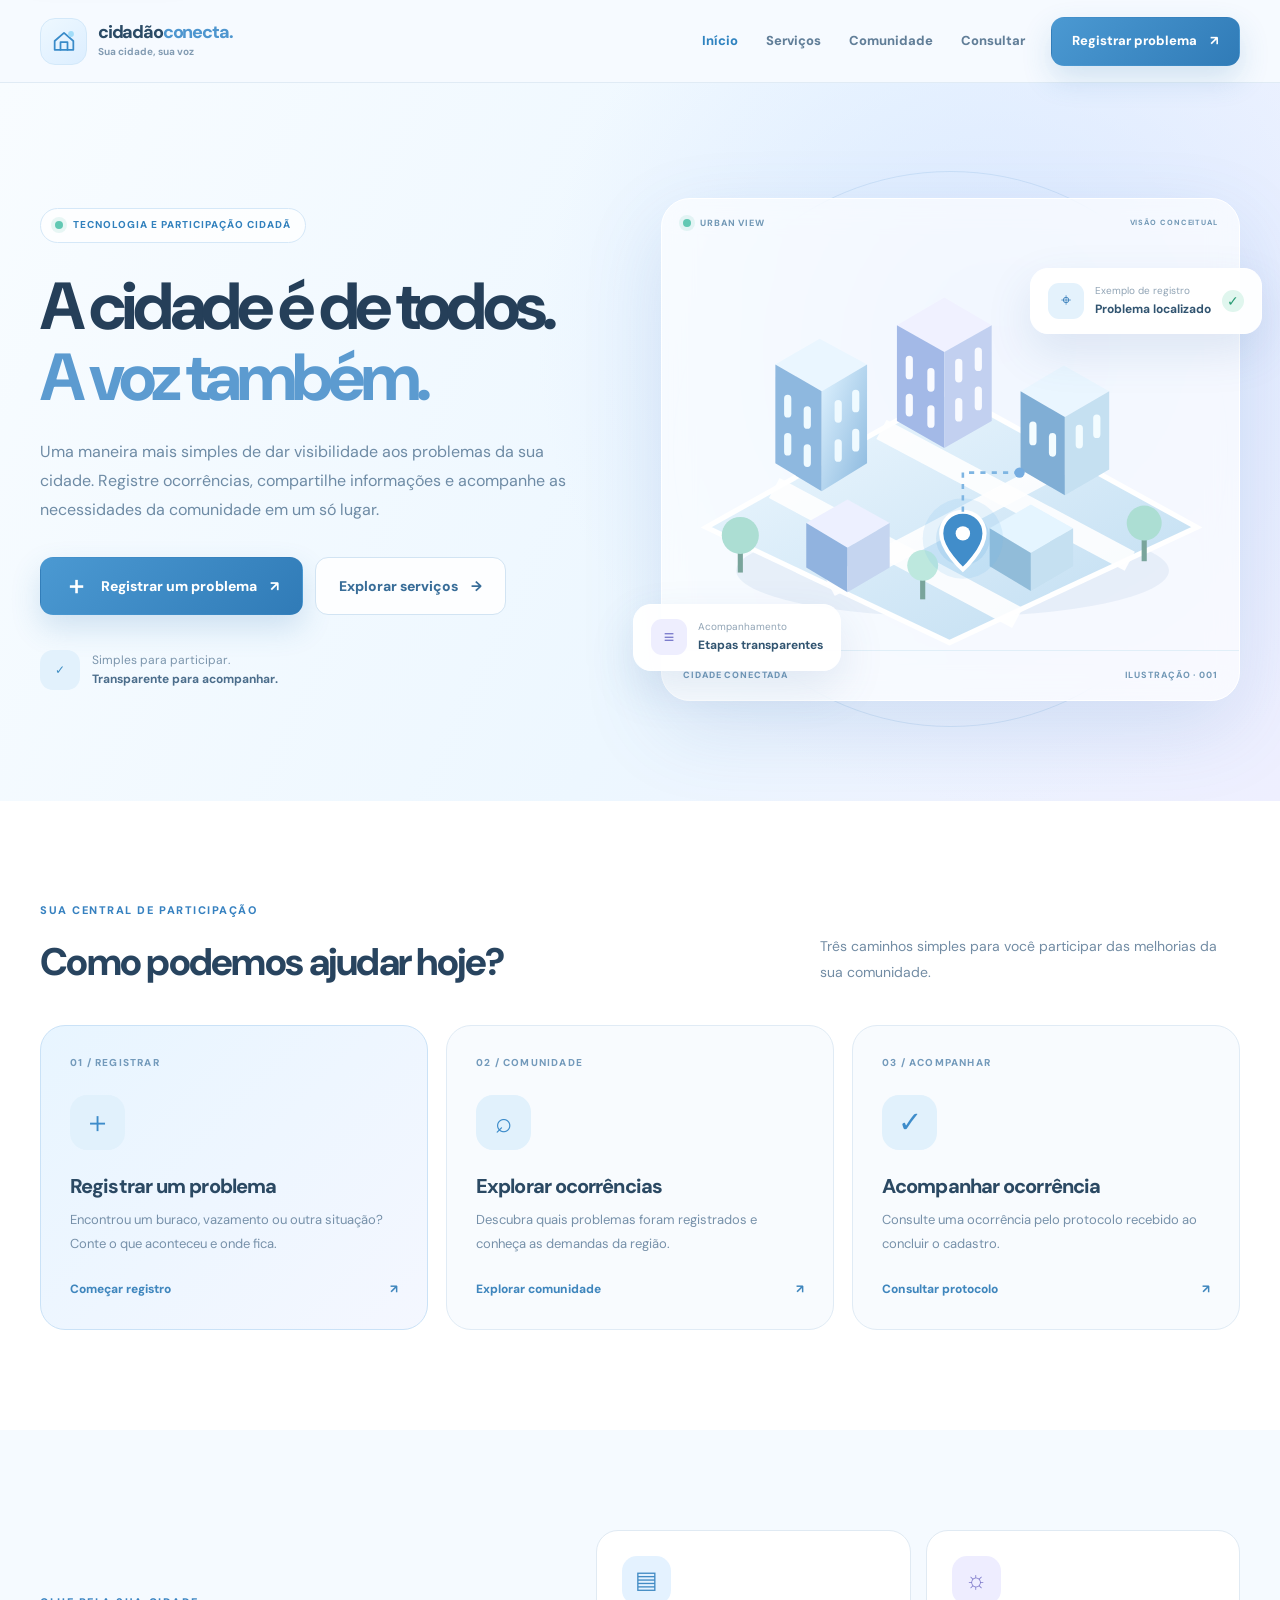
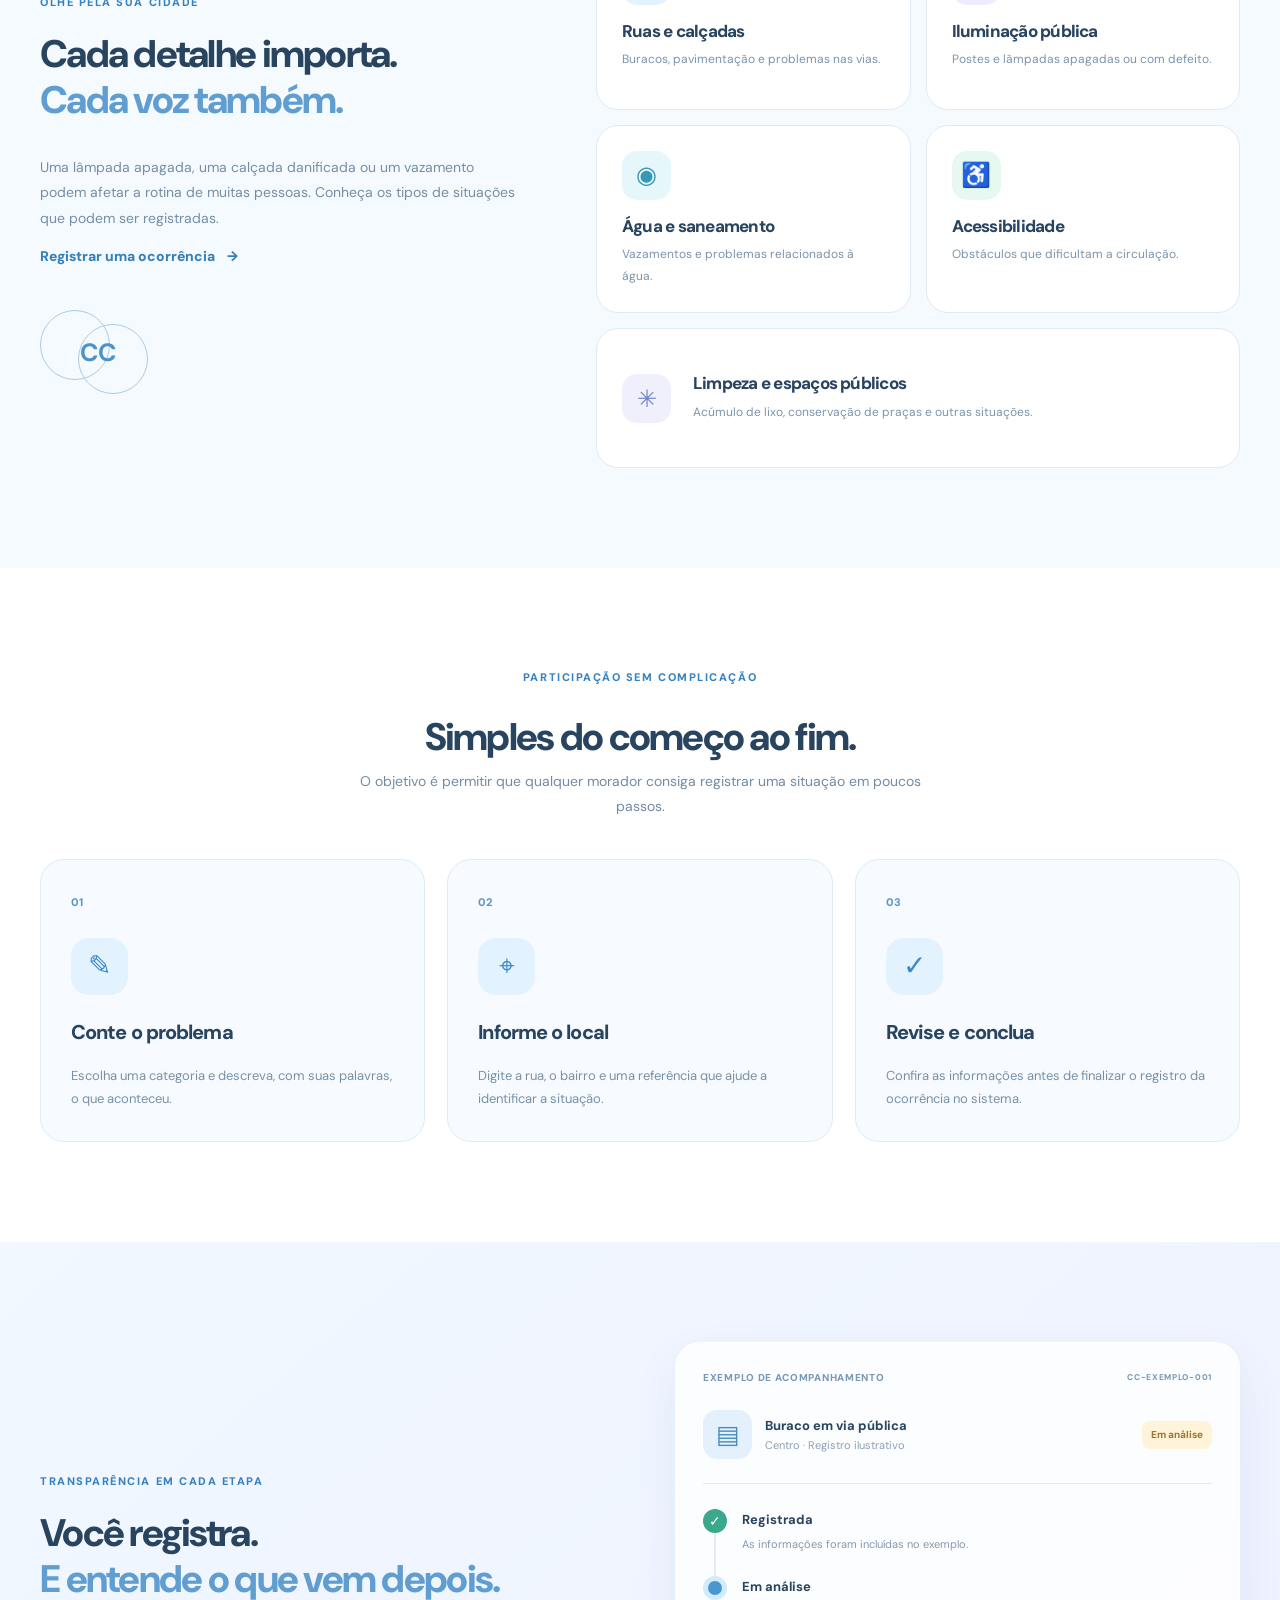
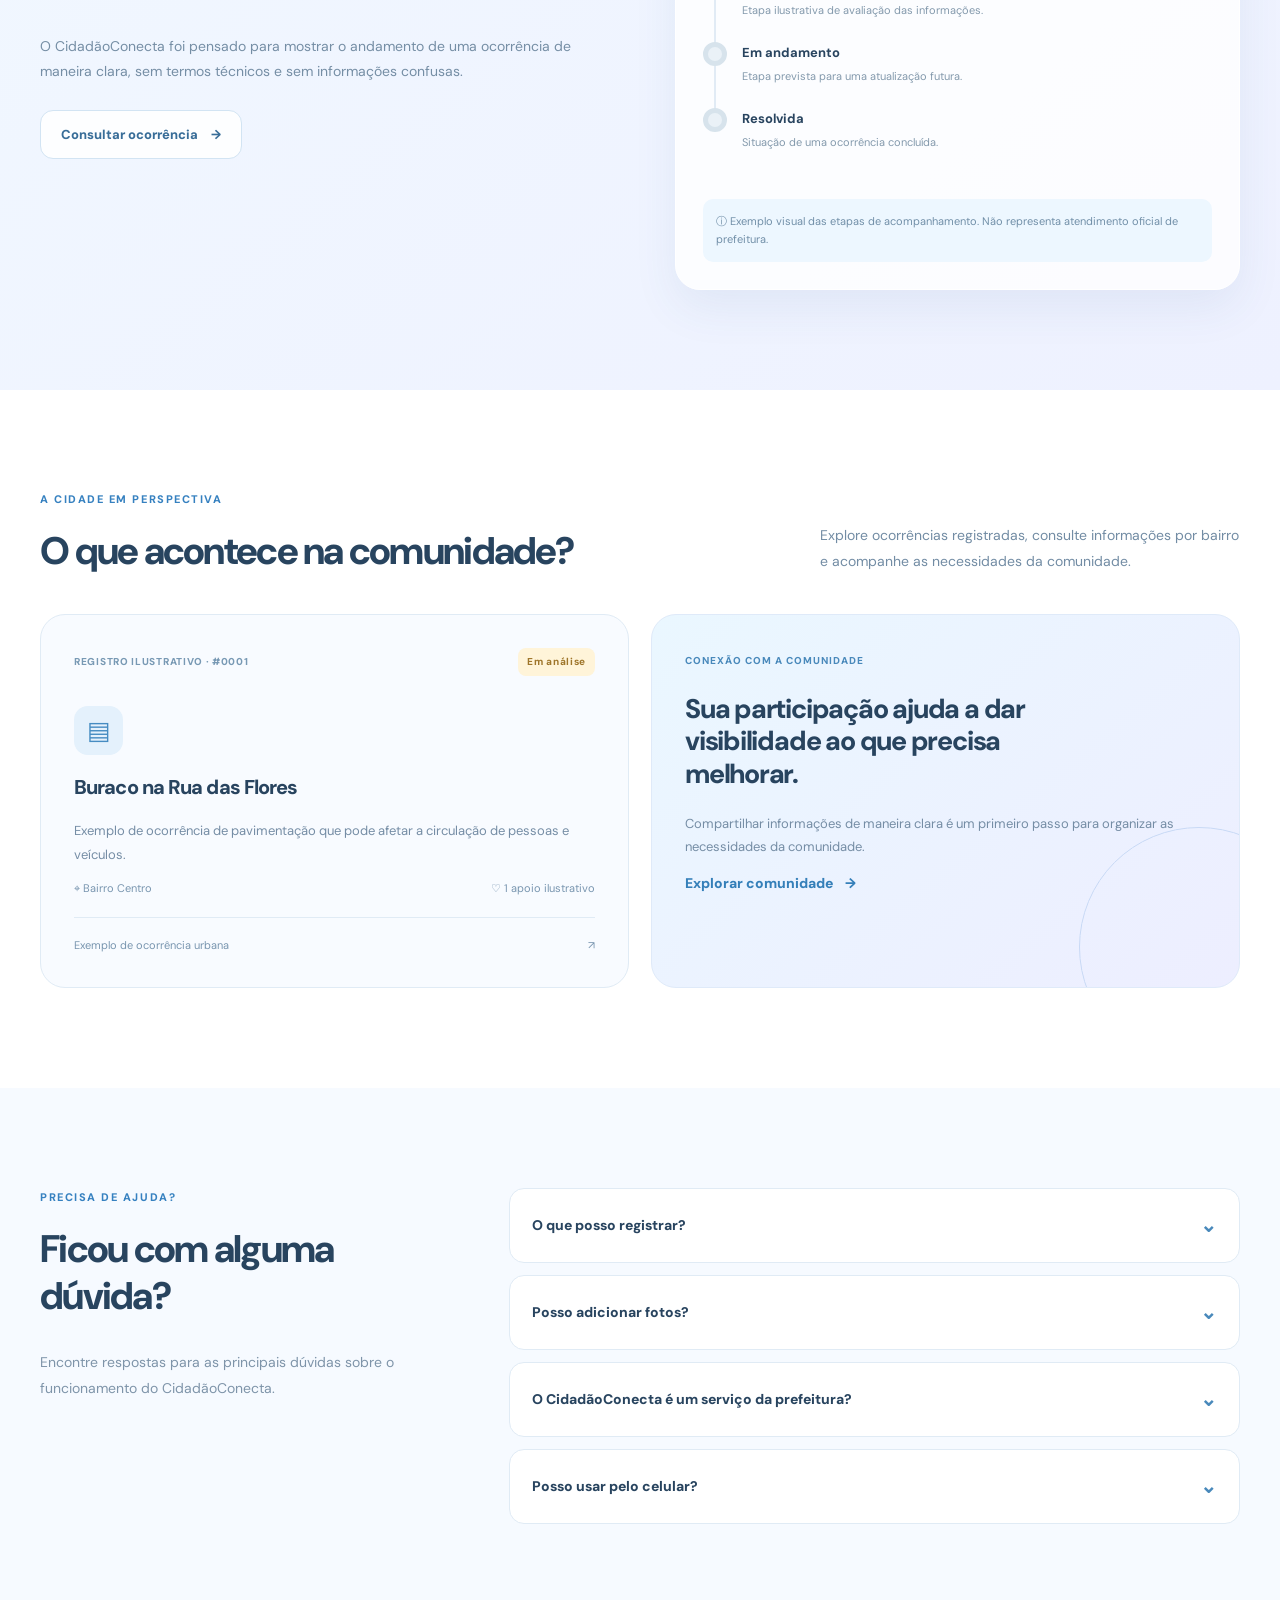
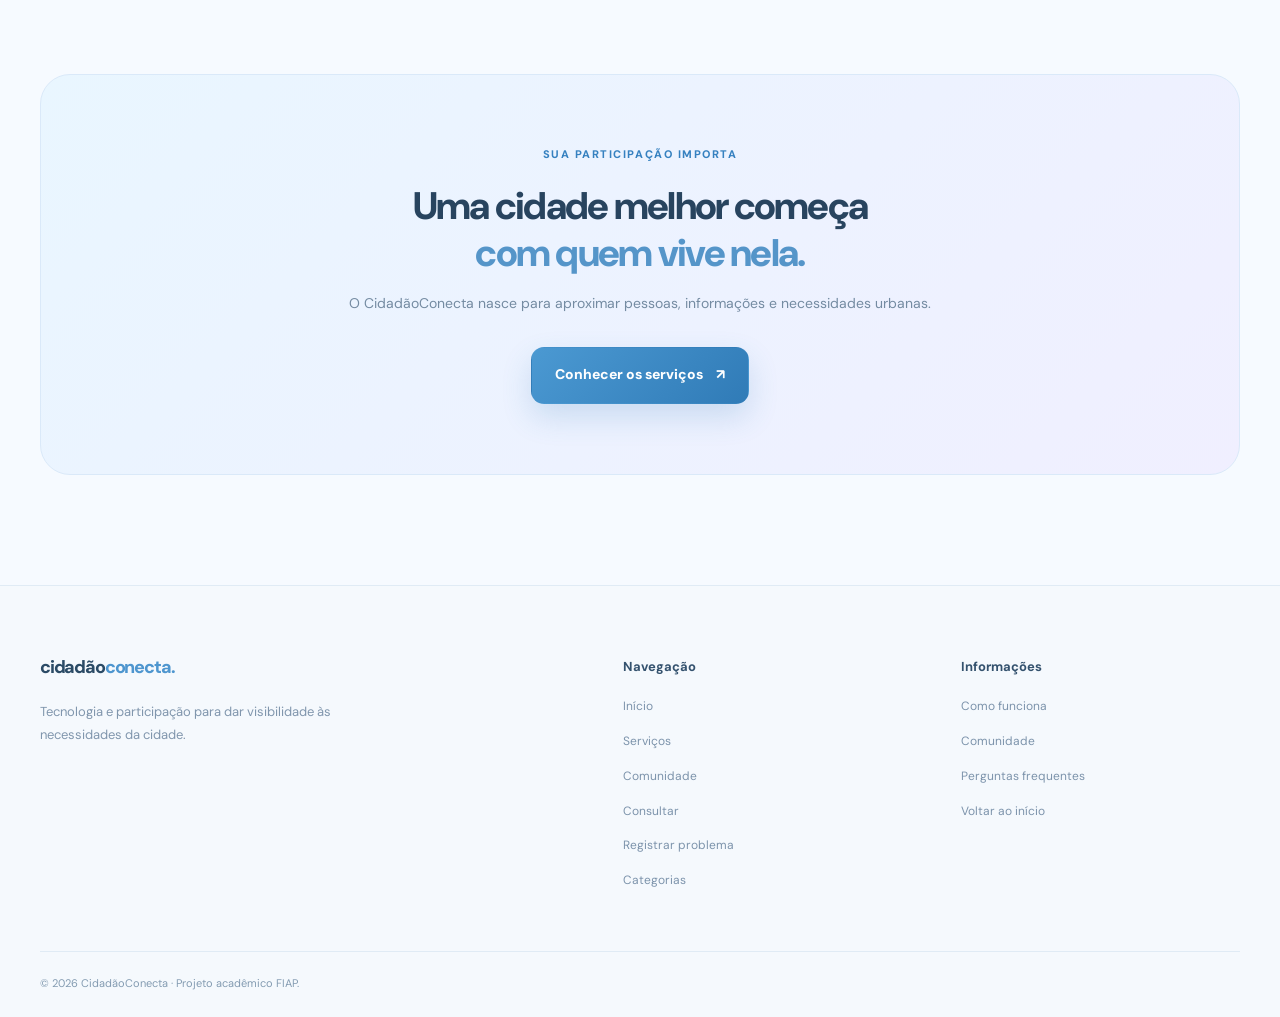
==== commit d771595f: "feat: atualiza frontend, backend Java e documentacao da GS" ====
--- a/frontend/index.html
+++ b/frontend/index.html
@@ -1,15 +1,24 @@
 
 <!DOCTYPE html>
 <html lang="pt-BR">
+
 <head>
   <meta charset="UTF-8">
   <meta name="viewport" content="width=device-width, initial-scale=1">
+
   <meta name="theme-color" content="#f5f9ff">
-  <meta name="description" content="CidadãoConecta. Sua cidade, sua voz. Registre problemas urbanos e participe da melhoria da sua comunidade.">
+
+  <meta
+    name="description"
+    content="CidadãoConecta. Sua cidade, sua voz. Registre problemas urbanos, consulte protocolos e acompanhe as necessidades da comunidade."
+  >
 
   <title>CidadãoConecta | Sua cidade, sua voz</title>
 
+  <!-- ESTILOS GLOBAIS -->
   <link rel="stylesheet" href="./CSS/style.css">
+
+  <!-- NAVEGAÇÃO GLOBAL -->
   <script src="./JS/main.js" defer></script>
 </head>
 
@@ -19,23 +28,37 @@
     Pular para o conteúdo
   </a>
 
-  <!-- CABEÇALHO -->
+  <!-- ==========================================
+       01 — CABEÇALHO GLOBAL
+       ========================================== -->
 
   <header class="cabecalho" id="topo">
+
     <div class="container cabecalho-interno">
 
-      <a href="./index.html"
-         class="marca"
-         aria-label="CidadãoConecta, página inicial">
-
+      <!-- LOGOTIPO -->
+
+      <a
+        href="./index.html"
+        class="marca"
+        aria-label="CidadãoConecta, página inicial"
+      >
         <span class="marca-simbolo" aria-hidden="true">
           <svg width="28" height="28" viewBox="0 0 48 48" fill="none">
-            <path d="M8 24L24 10L40 24V39H8V24Z"
-                  stroke="currentColor" stroke-width="3"
-                  stroke-linecap="round" stroke-linejoin="round"/>
-            <path d="M18 39V26H30V39"
-                  stroke="currentColor" stroke-width="3"
-                  stroke-linecap="round" stroke-linejoin="round"/>
+            <path
+              d="M8 24L24 10L40 24V39H8V24Z"
+              stroke="currentColor"
+              stroke-width="3"
+              stroke-linecap="round"
+              stroke-linejoin="round"
+            />
+            <path
+              d="M18 39V26H30V39"
+              stroke="currentColor"
+              stroke-width="3"
+              stroke-linecap="round"
+              stroke-linejoin="round"
+            />
             <circle cx="36" cy="12" r="5" fill="#A2DDF9"/>
           </svg>
         </span>
@@ -46,49 +69,114 @@
         </span>
       </a>
 
-      <nav class="navegacao" aria-label="Menu principal">
-        <a href="./index.html" class="ativo" aria-current="page">
+      <!-- ======================================
+           MENU DESKTOP — SEM DROPDOWN
+           ====================================== -->
+
+      <nav
+        class="navegacao"
+        aria-label="Menu principal"
+      >
+        <a
+          href="./index.html"
+          class="ativo"
+          aria-current="page"
+        >
           Início
         </a>
-        <a href="./servicos.html">Serviços</a>
+
+        <a href="./servicos.html">
+          Serviços
+        </a>
+
+        <a href="./ocorrencias.html">
+          Comunidade
+        </a>
+
+        <a href="./consultar.html">
+          Consultar
+        </a>
       </nav>
 
-      <a href="./registrar.html"
-         class="botao botao-primario botao-cabecalho">
+      <!-- BOTÃO PRINCIPAL -->
+
+      <a
+        href="./registrar.html"
+        class="botao botao-primario botao-cabecalho"
+      >
         Registrar problema
         <span aria-hidden="true">↗</span>
       </a>
 
-      <button class="botao-menu"
-              type="button"
-              id="botaoMenu"
-              aria-label="Abrir menu"
-              aria-controls="menuMobile"
-              aria-expanded="false">
+      <!-- BOTÃO MENU MOBILE -->
+
+      <button
+        class="botao-menu"
+        type="button"
+        id="botaoMenu"
+        aria-label="Abrir menu"
+        aria-controls="menuMobile"
+        aria-expanded="false"
+      >
         <span></span>
         <span></span>
         <span></span>
       </button>
+
     </div>
 
-    <nav class="menu-mobile" id="menuMobile"
-         aria-label="Menu para celular" hidden>
-      <a href="./index.html" aria-current="page">Início</a>
-      <a href="./servicos.html">Serviços</a>
-      <a href="./registrar.html" class="menu-mobile-destaque">
+    <!-- ======================================
+         MENU MOBILE — SEM SUBMENU
+         ====================================== -->
+
+    <nav
+      class="menu-mobile"
+      id="menuMobile"
+      aria-label="Menu para celular"
+      hidden
+    >
+      <a href="./index.html" aria-current="page">
+        Início
+      </a>
+
+      <a href="./servicos.html">
+        Serviços
+      </a>
+
+      <a href="./ocorrencias.html">
+        Comunidade
+      </a>
+
+      <a href="./consultar.html">
+        Consultar
+      </a>
+
+      <a
+        href="./registrar.html"
+        class="menu-mobile-destaque"
+      >
         Registrar problema
       </a>
     </nav>
+
   </header>
 
+  <!-- ==========================================
+       02 — CONTEÚDO PRINCIPAL
+       ========================================== -->
+
   <main id="conteudo">
 
-    <!-- APRESENTAÇÃO -->
+    <!-- ========================================
+         APRESENTAÇÃO / HERO
+         ======================================== -->
 
     <section class="hero">
+
       <div class="container hero-grid">
 
         <div class="hero-conteudo">
+
           <span class="etiqueta">
             <span class="etiqueta-ponto"></span>
             TECNOLOGIA E PARTICIPAÇÃO CIDADÃ
@@ -107,86 +195,161 @@
           </p>
 
           <div class="hero-botoes">
-            <a href="./registrar.html"
-               class="botao botao-primario botao-grande">
+
+            <a
+              href="./registrar.html"
+              class="botao botao-primario botao-grande"
+            >
               <span class="botao-icone" aria-hidden="true">＋</span>
               Registrar um problema
               <span aria-hidden="true">↗</span>
             </a>
 
-            <a href="./servicos.html"
-               class="botao botao-secundario botao-grande">
+            <a
+              href="./servicos.html"
+              class="botao botao-secundario botao-grande"
+            >
               Explorar serviços
               <span aria-hidden="true">→</span>
             </a>
+
           </div>
 
           <div class="hero-confiança">
-            <span class="icone-confiança" aria-hidden="true">✓</span>
+
+            <span class="icone-confiança" aria-hidden="true">
+              ✓
+            </span>
+
             <span>
               Simples para participar.
               <strong>Transparente para acompanhar.</strong>
             </span>
+
           </div>
-        </div>
-
-        <!-- ILUSTRAÇÃO EXCLUSIVA DA CIDADE -->
-
-        <div class="urban-visual"
-             aria-label="Ilustração de uma cidade conectada">
+
+        </div>
+
+        <!-- ====================================
+             ILUSTRAÇÃO DA CIDADE
+             ==================================== -->
+
+        <div
+          class="urban-visual"
+          aria-label="Ilustração de uma cidade conectada"
+        >
 
           <div class="urban-grade" aria-hidden="true"></div>
           <div class="urban-orbita" aria-hidden="true"></div>
 
           <div class="urban-painel">
+
             <div class="urban-painel-topo">
-              <span><i class="ponto-online"></i> URBAN VIEW</span>
+              <span>
+                <i class="ponto-online"></i>
+                URBAN VIEW
+              </span>
               <small>VISÃO CONCEITUAL</small>
             </div>
 
-            <svg class="cidade-ilustracao" width="560" height="390"
-                 viewBox="0 0 560 390" role="img"
-                 aria-label="Prédios, ruas, árvores e marcador de ocorrência"
-                 xmlns="http://www.w3.org/2000/svg">
+            <svg
+              class="cidade-ilustracao"
+              width="560"
+              height="390"
+              viewBox="0 0 560 390"
+              role="img"
+              aria-label="Prédios, ruas, árvores e marcador de ocorrência"
+              xmlns="http://www.w3.org/2000/svg"
+            >
 
               <defs>
-                <linearGradient id="baseCidade" x1="0" y1="0" x2="1" y2="1">
+                <linearGradient
+                  id="baseCidade"
+                  x1="0"
+                  y1="0"
+                  x2="1"
+                  y2="1"
+                >
                   <stop offset="0%" stop-color="#F0F9FF"/>
                   <stop offset="100%" stop-color="#BEDCF1"/>
                 </linearGradient>
 
-                <linearGradient id="predioAzul" x1="0" y1="0" x2="1" y2="1">
+                <linearGradient
+                  id="predioAzul"
+                  x1="0"
+                  y1="0"
+                  x2="1"
+                  y2="1"
+                >
                   <stop offset="0%" stop-color="#E0F3FF"/>
                   <stop offset="100%" stop-color="#8AB8DE"/>
                 </linearGradient>
               </defs>
 
-              <ellipse cx="282" cy="313" rx="210" ry="45"
-                       fill="#9EBEDB" opacity=".18"/>
-
-              <path d="M43 271L279 139L519 271L279 383Z"
-                    fill="url(#baseCidade)"
-                    stroke="#FFFFFF" stroke-width="5"/>
-
-              <path d="M109 233L345 359"
-                    stroke="#FFFFFF" stroke-width="22" opacity=".9"/>
-              <path d="M213 176L454 304"
-                    stroke="#FFFFFF" stroke-width="21" opacity=".9"/>
-              <path d="M163 329L400 204"
-                    stroke="#FFFFFF" stroke-width="20" opacity=".9"/>
+              <!-- BASE DA CIDADE -->
+
+              <ellipse
+                cx="282"
+                cy="313"
+                rx="210"
+                ry="45"
+                fill="#9EBEDB"
+                opacity=".18"
+              />
+
+              <path
+                d="M43 271L279 139L519 271L279 383Z"
+                fill="url(#baseCidade)"
+                stroke="#FFFFFF"
+                stroke-width="5"
+              />
+
+              <!-- RUAS -->
+
+              <path
+                d="M109 233L345 359"
+                stroke="#FFFFFF"
+                stroke-width="22"
+                opacity=".9"
+              />
+
+              <path
+                d="M213 176L454 304"
+                stroke="#FFFFFF"
+                stroke-width="21"
+                opacity=".9"
+              />
+
+              <path
+                d="M163 329L400 204"
+                stroke="#FFFFFF"
+                stroke-width="20"
+                opacity=".9"
+              />
 
               <!-- PRÉDIO ESQUERDO -->
 
               <g>
-                <path d="M110 113L153 88L199 113L155 139Z"
-                      fill="#EAF6FF"/>
-                <path d="M110 113L155 139V236L110 209Z"
-                      fill="#8EB8DF"/>
-                <path d="M155 139L199 113V209L155 236Z"
-                      fill="url(#predioAzul)"/>
-
-                <g stroke="#EFFAFF" stroke-width="7"
-                   stroke-linecap="round">
+                <path
+                  d="M110 113L153 88L199 113L155 139Z"
+                  fill="#EAF6FF"
+                />
+
+                <path
+                  d="M110 113L155 139V236L110 209Z"
+                  fill="#8EB8DF"
+                />
+
+                <path
+                  d="M155 139L199 113V209L155 236Z"
+                  fill="url(#predioAzul)"
+                />
+
+                <g
+                  stroke="#EFFAFF"
+                  stroke-width="7"
+                  stroke-linecap="round"
+                >
                   <path d="M122 146V161M141 157V172"/>
                   <path d="M122 183V198M141 194V209"/>
                   <path d="M171 151V166M188 141V156"/>
@@ -197,15 +360,26 @@
               <!-- PRÉDIO CENTRAL -->
 
               <g>
-                <path d="M228 75L274 48L320 75L274 101Z"
-                      fill="#F0F1FF"/>
-                <path d="M228 75L274 101V194L228 168Z"
-                      fill="#A3B9E7"/>
-                <path d="M274 101L320 75V168L274 194Z"
-                      fill="#C2D0F0"/>
-
-                <g stroke="#F8FAFF" stroke-width="7"
-                   stroke-linecap="round">
+                <path
+                  d="M228 75L274 48L320 75L274 101Z"
+                  fill="#F0F1FF"
+                />
+
+                <path
+                  d="M228 75L274 101V194L228 168Z"
+                  fill="#A3B9E7"
+                />
+
+                <path
+                  d="M274 101L320 75V168L274 194Z"
+                  fill="#C2D0F0"
+                />
+
+                <g
+                  stroke="#F8FAFF"
+                  stroke-width="7"
+                  stroke-linecap="round"
+                >
                   <path d="M240 108V124M261 120V136"/>
                   <path d="M240 145V160M261 156V171"/>
                   <path d="M288 111V127M307 100V116"/>
@@ -216,15 +390,26 @@
               <!-- PRÉDIO DIREITO -->
 
               <g>
-                <path d="M348 139L390 114L434 139L391 164Z"
-                      fill="#EAF6FF"/>
-                <path d="M348 139L391 164V240L348 215Z"
-                      fill="#80AED5"/>
-                <path d="M391 164L434 139V215L391 240Z"
-                      fill="#C5E0F1"/>
-
-                <g stroke="#F3FCFF" stroke-width="7"
-                   stroke-linecap="round">
+                <path
+                  d="M348 139L390 114L434 139L391 164Z"
+                  fill="#EAF6FF"
+                />
+
+                <path
+                  d="M348 139L391 164V240L348 215Z"
+                  fill="#80AED5"
+                />
+
+                <path
+                  d="M391 164L434 139V215L391 240Z"
+                  fill="#C5E0F1"
+                />
+
+                <g
+                  stroke="#F3FCFF"
+                  stroke-width="7"
+                  stroke-linecap="round"
+                >
                   <path d="M360 172V188M379 183V199"/>
                   <path d="M405 175V191M422 165V181"/>
                 </g>
@@ -233,19 +418,35 @@
               <!-- CASAS -->
 
               <g>
-                <path d="M140 267L180 244L221 267L180 291Z"
-                      fill="#EDF0FF"/>
-                <path d="M140 267L180 291V334L140 310Z"
-                      fill="#91B3DF"/>
-                <path d="M180 291L221 267V310L180 334Z"
-                      fill="#C5D5F0"/>
-
-                <path d="M318 272L358 249L399 272L358 296Z"
-                      fill="#E5F5FF"/>
-                <path d="M318 272L358 296V333L318 309Z"
-                      fill="#91BCD9"/>
-                <path d="M358 296L399 272V309L358 333Z"
-                      fill="#C5E0F1"/>
+                <path
+                  d="M140 267L180 244L221 267L180 291Z"
+                  fill="#EDF0FF"
+                />
+
+                <path
+                  d="M140 267L180 291V334L140 310Z"
+                  fill="#91B3DF"
+                />
+
+                <path
+                  d="M180 291L221 267V310L180 334Z"
+                  fill="#C5D5F0"
+                />
+
+                <path
+                  d="M318 272L358 249L399 272L358 296Z"
+                  fill="#E5F5FF"
+                />
+
+                <path
+                  d="M318 272L358 296V333L318 309Z"
+                  fill="#91BCD9"
+                />
+
+                <path
+                  d="M358 296L399 272V309L358 333Z"
+                  fill="#C5E0F1"
+                />
               </g>
 
               <!-- ÁRVORES -->
@@ -260,77 +461,152 @@
               <circle cx="468" cy="267" r="17" fill="#ACDED3"/>
               <circle cx="253" cy="308" r="15" fill="#BDE8DE"/>
 
-              <!-- MARCADOR -->
-
-              <circle cx="292" cy="282" r="39"
-                      fill="#6CB2EB" opacity=".15"/>
-              <circle cx="292" cy="282" r="26"
-                      fill="#5DA6DF" opacity=".18"/>
-
-              <path d="M292 256C280 256 271 265 271 277
-                       C271 293 292 312 292 312
-                       C292 312 313 293 313 277
-                       C313 265 304 256 292 256Z"
-                    fill="#418DCA" stroke="#FFFFFF" stroke-width="4"/>
+              <!-- MARCADOR DE OCORRÊNCIA -->
+
+              <circle
+                cx="292"
+                cy="282"
+                r="39"
+                fill="#6CB2EB"
+                opacity=".15"
+              />
+
+              <circle
+                cx="292"
+                cy="282"
+                r="26"
+                fill="#5DA6DF"
+                opacity=".18"
+              />
+
+              <path
+                d="M292 256C280 256 271 265 271 277
+                   C271 293 292 312 292 312
+                   C292 312 313 293 313 277
+                   C313 265 304 256 292 256Z"
+                fill="#418DCA"
+                stroke="#FFFFFF"
+                stroke-width="4"
+              />
 
               <circle cx="292" cy="277" r="7" fill="#FFFFFF"/>
 
-              <path d="M292 256V218H347" stroke="#7EB5E2"
-                    stroke-width="2.5" stroke-dasharray="5 6" fill="none"/>
+              <path
+                d="M292 256V218H347"
+                stroke="#7EB5E2"
+                stroke-width="2.5"
+                stroke-dasharray="5 6"
+                fill="none"
+              />
+
               <circle cx="347" cy="218" r="5" fill="#75ACE0"/>
+
             </svg>
 
             <div class="urban-painel-base">
               <span>CIDADE CONECTADA</span>
               <span>ILUSTRAÇÃO · 001</span>
             </div>
+
           </div>
 
+          <!-- CARTÃO FLUTUANTE SUPERIOR -->
+
           <div class="cartao-flutuante flutuante-superior">
-            <span class="flutuante-icone azul" aria-hidden="true">⌖</span>
+
+            <span
+              class="flutuante-icone azul"
+              aria-hidden="true"
+            >
+              ⌖
+            </span>
+
             <span>
               <small>Exemplo de registro</small>
               <strong>Problema localizado</strong>
             </span>
-            <span class="flutuante-check" aria-hidden="true">✓</span>
+
+            <span
+              class="flutuante-check"
+              aria-hidden="true"
+            >
+              ✓
+            </span>
+
           </div>
 
+          <!-- CARTÃO FLUTUANTE INFERIOR -->
+
           <div class="cartao-flutuante flutuante-inferior">
-            <span class="flutuante-icone lilas" aria-hidden="true">≡</span>
+
+            <span
+              class="flutuante-icone lilas"
+              aria-hidden="true"
+            >
+              ≡
+            </span>
+
             <span>
               <small>Acompanhamento</small>
               <strong>Etapas transparentes</strong>
             </span>
+
           </div>
+
         </div>
 
       </div>
+
     </section>
 
-    <!-- SERVIÇOS -->
+    <!-- ========================================
+         03 — SERVIÇOS
+         ======================================== -->
 
     <section class="secao servicos" id="servicos">
+
       <div class="container">
 
         <div class="cabecalho-secao">
+
           <div>
-            <span class="sobretitulo">SUA CENTRAL DE PARTICIPAÇÃO</span>
-            <h2>Como podemos ajudar hoje?</h2>
+            <span class="sobretitulo">
+              SUA CENTRAL DE PARTICIPAÇÃO
+            </span>
+
+            <h2>
+              Como podemos ajudar hoje?
+            </h2>
           </div>
+
           <p>
             Três caminhos simples para você participar
             das melhorias da sua comunidade.
           </p>
+
         </div>
 
         <div class="grade-servicos">
 
-          <a href="./registrar.html"
-             class="servico-card servico-destaque">
-            <span class="servico-numero">01 / REGISTRAR</span>
-            <span class="servico-icone" aria-hidden="true">＋</span>
+          <!-- REGISTRAR -->
+
+          <a
+            href="./registrar.html"
+            class="servico-card servico-destaque"
+          >
+            <span class="servico-numero">
+              01 / REGISTRAR
+            </span>
+
+            <span
+              class="servico-icone"
+              aria-hidden="true"
+            >
+              ＋
+            </span>
 
             <h3>Registrar um problema</h3>
+
             <p>
               Encontrou um buraco, vazamento ou outra situação?
               Conte o que aconteceu e onde fica.
@@ -342,50 +618,85 @@
             </span>
           </a>
 
-          <a href="./servicos.html"
-             class="servico-card">
-            <span class="servico-numero">02 / CONSULTAR</span>
-            <span class="servico-icone" aria-hidden="true">⌕</span>
-
-            <h3>Consultar ocorrências</h3>
+          <!-- COMUNIDADE -->
+
+          <a
+            href="./ocorrencias.html"
+            class="servico-card"
+          >
+            <span class="servico-numero">
+              02 / COMUNIDADE
+            </span>
+
+            <span
+              class="servico-icone"
+              aria-hidden="true"
+            >
+              ⌕
+            </span>
+
+            <h3>Explorar ocorrências</h3>
+
             <p>
               Descubra quais problemas foram registrados
               e conheça as demandas da região.
             </p>
 
             <span class="servico-rodape">
-              <span>Ver serviços</span>
+              <span>Explorar comunidade</span>
               <span aria-hidden="true">↗</span>
             </span>
           </a>
 
-          <a href="./servicos.html"
-             class="servico-card">
-            <span class="servico-numero">03 / ACOMPANHAR</span>
-            <span class="servico-icone" aria-hidden="true">✓</span>
-
-            <h3>Acompanhar solicitações</h3>
-            <p>
-              Conheça as etapas previstas para o acompanhamento
-              dos registros.
+          <!-- CONSULTAR -->
+
+          <a
+            href="./consultar.html"
+            class="servico-card"
+          >
+            <span class="servico-numero">
+              03 / ACOMPANHAR
+            </span>
+
+            <span
+              class="servico-icone"
+              aria-hidden="true"
+            >
+              ✓
+            </span>
+
+            <h3>Acompanhar ocorrência</h3>
+
+            <p>
+              Consulte uma ocorrência pelo protocolo
+              recebido ao concluir o cadastro.
             </p>
 
             <span class="servico-rodape">
-              <span>Ver serviços</span>
+              <span>Consultar protocolo</span>
               <span aria-hidden="true">↗</span>
             </span>
           </a>
-        </div>
+
+        </div>
+
       </div>
+
     </section>
 
-    <!-- CATEGORIAS -->
+    <!-- ========================================
+         04 — CATEGORIAS
+         ======================================== -->
 
     <section class="secao categorias" id="categorias">
+
       <div class="container categorias-layout">
 
         <div class="categorias-apresentacao">
-          <span class="sobretitulo">OLHE PELA SUA CIDADE</span>
+
+          <span class="sobretitulo">
+            OLHE PELA SUA CIDADE
+          </span>
 
           <h2>
             Cada detalhe importa.
@@ -399,111 +710,224 @@
             de situações que podem ser registradas.
           </p>
 
-          <a href="./registrar.html" class="link-texto">
+          <a
+            href="./registrar.html"
+            class="link-texto"
+          >
             Registrar uma ocorrência
             <span aria-hidden="true">→</span>
           </a>
 
-          <div class="categorias-decoracao" aria-hidden="true">
-            <span></span><span></span><b>CC</b>
+          <div
+            class="categorias-decoracao"
+            aria-hidden="true"
+          >
+            <span></span>
+            <span></span>
+            <b>CC</b>
           </div>
+
         </div>
 
         <div class="grade-categorias">
 
+          <!-- RUAS E CALÇADAS -->
+
           <article class="categoria-card">
-            <span class="categoria-icone categoria-azul" aria-hidden="true">▤</span>
+            <span
+              class="categoria-icone categoria-azul"
+              aria-hidden="true"
+            >
+              ▤
+            </span>
+
             <h3>Ruas e calçadas</h3>
-            <p>Buracos, pavimentação e problemas nas vias.</p>
+
+            <p>
+              Buracos, pavimentação e problemas nas vias.
+            </p>
           </article>
 
+          <!-- ILUMINAÇÃO PÚBLICA -->
+
           <article class="categoria-card">
-            <span class="categoria-icone categoria-lilas" aria-hidden="true">☼</span>
+            <span
+              class="categoria-icone categoria-lilas"
+              aria-hidden="true"
+            >
+              ☼
+            </span>
+
             <h3>Iluminação pública</h3>
-            <p>Postes e lâmpadas apagadas ou com defeito.</p>
+
+            <p>
+              Postes e lâmpadas apagadas ou com defeito.
+            </p>
           </article>
 
+          <!-- ÁGUA E SANEAMENTO -->
+
           <article class="categoria-card">
-            <span class="categoria-icone categoria-ciano" aria-hidden="true">◉</span>
+            <span
+              class="categoria-icone categoria-ciano"
+              aria-hidden="true"
+            >
+              ◉
+            </span>
+
             <h3>Água e saneamento</h3>
-            <p>Vazamentos e problemas relacionados à água.</p>
+
+            <p>
+              Vazamentos e problemas relacionados à água.
+            </p>
           </article>
 
+          <!-- ACESSIBILIDADE -->
+
           <article class="categoria-card">
-            <span class="categoria-icone categoria-verde" aria-hidden="true">♿</span>
+            <span
+              class="categoria-icone categoria-verde"
+              aria-hidden="true"
+            >
+              ♿
+            </span>
+
             <h3>Acessibilidade</h3>
-            <p>Obstáculos que dificultam a circulação.</p>
+
+            <p>
+              Obstáculos que dificultam a circulação.
+            </p>
           </article>
 
+          <!-- LIMPEZA URBANA -->
+
           <article class="categoria-card categoria-larga">
-            <span class="categoria-icone categoria-perola" aria-hidden="true">✳</span>
+            <span
+              class="categoria-icone categoria-perola"
+              aria-hidden="true"
+            >
+              ✳
+            </span>
+
             <div>
               <h3>Limpeza e espaços públicos</h3>
-              <p>Acúmulo de lixo, conservação de praças e outras situações.</p>
+
+              <p>
+                Acúmulo de lixo, conservação de praças
+                e outras situações.
+              </p>
             </div>
           </article>
 
         </div>
+
       </div>
+
     </section>
 
-    <!-- COMO FUNCIONA -->
-
-    <section class="secao funcionamento" id="como-funciona">
+    <!-- ========================================
+         05 — COMO FUNCIONA
+         ======================================== -->
+
+    <section
+      class="secao funcionamento"
+      id="como-funciona"
+    >
+
       <div class="container">
 
         <div class="cabecalho-secao centralizado">
-          <span class="sobretitulo">PARTICIPAÇÃO SEM COMPLICAÇÃO</span>
-          <h2>Simples do começo ao fim.</h2>
+
+          <span class="sobretitulo">
+            PARTICIPAÇÃO SEM COMPLICAÇÃO
+          </span>
+
+          <h2>
+            Simples do começo ao fim.
+          </h2>
+
           <p>
             O objetivo é permitir que qualquer morador
             consiga registrar uma situação em poucos passos.
           </p>
+
         </div>
 
         <div class="grade-etapas">
+
+          <!-- ETAPA 01 -->
 
           <article class="etapa-card">
             <span class="etapa-numero">01</span>
-            <div class="etapa-icone" aria-hidden="true">✎</div>
+
+            <div class="etapa-icone" aria-hidden="true">
+              ✎
+            </div>
+
             <h3>Conte o problema</h3>
+
             <p>
               Escolha uma categoria e descreva,
               com suas palavras, o que aconteceu.
             </p>
           </article>
 
+          <!-- ETAPA 02 -->
+
           <article class="etapa-card">
             <span class="etapa-numero">02</span>
-            <div class="etapa-icone" aria-hidden="true">⌖</div>
+
+            <div class="etapa-icone" aria-hidden="true">
+              ⌖
+            </div>
+
             <h3>Informe o local</h3>
+
             <p>
               Digite a rua, o bairro e uma referência
               que ajude a identificar a situação.
             </p>
           </article>
 
+          <!-- ETAPA 03 -->
+
           <article class="etapa-card">
             <span class="etapa-numero">03</span>
-            <div class="etapa-icone" aria-hidden="true">✓</div>
+
+            <div class="etapa-icone" aria-hidden="true">
+              ✓
+            </div>
+
             <h3>Revise e conclua</h3>
+
             <p>
               Confira as informações antes de finalizar
-              o registro demonstrativo.
+              o registro da ocorrência no sistema.
             </p>
           </article>
 
         </div>
+
       </div>
+
     </section>
 
-    <!-- ACOMPANHAMENTO -->
-
-    <section class="secao acompanhamento" id="acompanhamento">
+    <!-- ========================================
+         06 — ACOMPANHAMENTO
+         ======================================== -->
+
+    <section
+      class="secao acompanhamento"
+      id="acompanhamento"
+    >
+
       <div class="container acompanhamento-layout">
 
         <div class="acompanhamento-texto">
-          <span class="sobretitulo">TRANSPARÊNCIA EM CADA ETAPA</span>
+
+          <span class="sobretitulo">
+            TRANSPARÊNCIA EM CADA ETAPA
+          </span>
 
           <h2>
             Você registra.
@@ -516,107 +940,182 @@
             sem termos técnicos e sem informações confusas.
           </p>
 
-          <p>
-            Na versão integrada, cada atualização poderá
-            aparecer em uma linha do tempo.
-          </p>
-
-          <a href="./servicos.html" class="botao botao-secundario">
-            Conhecer os serviços
+          <a
+            href="./consultar.html"
+            class="botao botao-secundario"
+          >
+            Consultar ocorrência
             <span aria-hidden="true">→</span>
           </a>
-        </div>
+
+        </div>
+
+        <!-- EXEMPLO DE ACOMPANHAMENTO -->
 
         <div class="painel-acompanhamento">
+
           <div class="painel-topo">
             <span>EXEMPLO DE ACOMPANHAMENTO</span>
             <small>CC-EXEMPLO-001</small>
           </div>
 
           <div class="ocorrencia-cabecalho">
-            <span class="ocorrencia-simbolo" aria-hidden="true">▤</span>
+
+            <span
+              class="ocorrencia-simbolo"
+              aria-hidden="true"
+            >
+              ▤
+            </span>
+
             <div>
               <strong>Buraco em via pública</strong>
               <small>Centro · Registro ilustrativo</small>
             </div>
 
-            <span class="status status-analise">Em análise</span>
+            <span class="status status-analise">
+              Em análise
+            </span>
+
           </div>
 
           <ol class="linha-tempo">
 
             <li class="concluida">
-              <span class="marcador" aria-hidden="true">✓</span>
+              <span
+                class="marcador"
+                aria-hidden="true"
+              >
+                ✓
+              </span>
+
               <div>
                 <strong>Registrada</strong>
-                <p>As informações foram incluídas no exemplo.</p>
+                <p>
+                  As informações foram incluídas no exemplo.
+                </p>
               </div>
             </li>
 
             <li class="atual">
-              <span class="marcador" aria-hidden="true"></span>
+              <span
+                class="marcador"
+                aria-hidden="true"
+              ></span>
+
               <div>
                 <strong>Em análise</strong>
-                <p>Etapa de avaliação das informações.</p>
+                <p>
+                  Etapa ilustrativa de avaliação das informações.
+                </p>
               </div>
             </li>
 
             <li>
-              <span class="marcador" aria-hidden="true"></span>
+              <span
+                class="marcador"
+                aria-hidden="true"
+              ></span>
+
               <div>
                 <strong>Em andamento</strong>
-                <p>Etapa prevista para uma atualização futura.</p>
+                <p>
+                  Etapa prevista para uma atualização futura.
+                </p>
               </div>
             </li>
 
             <li>
-              <span class="marcador" aria-hidden="true"></span>
+              <span
+                class="marcador"
+                aria-hidden="true"
+              ></span>
+
               <div>
                 <strong>Resolvida</strong>
-                <p>Situação de uma ocorrência concluída.</p>
+                <p>
+                  Situação de uma ocorrência concluída.
+                </p>
               </div>
             </li>
 
           </ol>
 
           <div class="painel-aviso">
-            ⓘ Demonstração visual. Não representa atendimento oficial.
+            ⓘ Exemplo visual das etapas de acompanhamento.
+            Não representa atendimento oficial de prefeitura.
           </div>
-        </div>
+
+        </div>
+
       </div>
+
     </section>
 
-    <!-- COMUNIDADE -->
-
-    <section class="secao comunidade" id="comunidade">
+    <!-- ========================================
+         07 — COMUNIDADE
+         ======================================== -->
+
+    <section
+      class="secao comunidade"
+      id="comunidade"
+    >
+
       <div class="container">
 
         <div class="cabecalho-secao">
+
           <div>
-            <span class="sobretitulo">A CIDADE EM PERSPECTIVA</span>
-            <h2>O que acontece na comunidade?</h2>
+            <span class="sobretitulo">
+              A CIDADE EM PERSPECTIVA
+            </span>
+
+            <h2>
+              O que acontece na comunidade?
+            </h2>
           </div>
 
           <p>
-            Conheça como os registros poderão ser organizados
-            para facilitar a consulta dos moradores.
+            Explore ocorrências registradas, consulte
+            informações por bairro e acompanhe as
+            necessidades da comunidade.
           </p>
+
         </div>
 
         <div class="comunidade-grade">
 
+          <!-- REGISTRO ILUSTRATIVO -->
+
           <article class="registro-card">
+
             <div class="registro-topo">
-              <span>REGISTRO ILUSTRATIVO · #0001</span>
-              <span class="status status-analise">Em análise</span>
+
+              <span>
+                REGISTRO ILUSTRATIVO · #0001
+              </span>
+
+              <span class="status status-analise">
+                Em análise
+              </span>
+
             </div>
 
-            <div class="registro-icone" aria-hidden="true">▤</div>
-            <h3>Buraco na Rua das Flores</h3>
+            <div
+              class="registro-icone"
+              aria-hidden="true"
+            >
+              ▤
+            </div>
+
+            <h3>
+              Buraco na Rua das Flores
+            </h3>
 
             <p>
               Exemplo de ocorrência de pavimentação
-              que pode afetar a circulação de pessoas e veículos.
+              que pode afetar a circulação de pessoas
+              e veículos.
             </p>
 
             <div class="registro-informacoes">
@@ -625,12 +1124,21 @@
             </div>
 
             <div class="registro-rodape">
-              <span>Dados demonstrativos</span>
+
+              <span>
+                Exemplo de ocorrência urbana
+              </span>
+
               <span aria-hidden="true">↗</span>
+
             </div>
+
           </article>
 
+          <!-- DESTAQUE DA COMUNIDADE -->
+
           <div class="comunidade-destaque">
+
             <span class="destaque-etiqueta">
               CONEXÃO COM A COMUNIDADE
             </span>
@@ -646,89 +1154,160 @@
               as necessidades da comunidade.
             </p>
 
-            <a href="./registrar.html" class="link-texto">
-              Quero participar
+            <a
+              href="./ocorrencias.html"
+              class="link-texto"
+            >
+              Explorar comunidade
               <span aria-hidden="true">→</span>
             </a>
 
-            <div class="destaque-circulo" aria-hidden="true"></div>
+            <div
+              class="destaque-circulo"
+              aria-hidden="true"
+            ></div>
+
           </div>
 
         </div>
+
       </div>
+
     </section>
 
-    <!-- PERGUNTAS FREQUENTES -->
-
-    <section class="secao perguntas" id="duvidas">
+    <!-- ========================================
+         08 — PERGUNTAS FREQUENTES
+         ======================================== -->
+
+    <section
+      class="secao perguntas"
+      id="duvidas"
+    >
+
       <div class="container perguntas-layout">
 
         <div class="perguntas-intro">
-          <span class="sobretitulo">PRECISA DE AJUDA?</span>
-          <h2>Ficou com alguma dúvida?</h2>
+
+          <span class="sobretitulo">
+            PRECISA DE AJUDA?
+          </span>
+
+          <h2>
+            Ficou com alguma dúvida?
+          </h2>
+
           <p>
-            Informações simples para ajudar
-            você a entender a plataforma.
+            Encontre respostas para as principais dúvidas
+            sobre o funcionamento do CidadãoConecta.
           </p>
+
         </div>
 
         <div class="perguntas-lista">
 
+          <!-- PERGUNTA 01 -->
+
           <details class="pergunta-item">
+
             <summary>
               O que posso registrar?
               <span aria-hidden="true">⌄</span>
             </summary>
-            <p>
-              Problemas como buracos, iluminação pública,
-              vazamentos, acessibilidade e limpeza urbana.
-            </p>
+
+            <p>
+              No CidadãoConecta, você pode registrar situações
+              que afetam a infraestrutura e a qualidade de vida
+              da comunidade, como buracos em vias públicas,
+              falhas na iluminação, vazamentos, problemas de
+              acessibilidade e acúmulo de resíduos.
+
+              Basta selecionar a categoria, descrever o problema
+              e informar sua localização.
+            </p>
+
           </details>
 
+          <!-- PERGUNTA 02 -->
+
           <details class="pergunta-item">
+
             <summary>
               Posso adicionar fotos?
               <span aria-hidden="true">⌄</span>
             </summary>
-            <p>
-              Sim. O formulário aceita até três imagens opcionais.
-              Nesta demonstração, elas não são enviadas ao servidor.
-            </p>
+
+            <p>
+              Sim. Você pode selecionar até três imagens para
+              ilustrar a ocorrência durante o preenchimento.
+
+              Atualmente, as imagens são exibidas para
+              conferência, mas ainda não são armazenadas
+              no servidor.
+            </p>
+
           </details>
 
+          <!-- PERGUNTA 03 -->
+
           <details class="pergunta-item">
+
             <summary>
               O CidadãoConecta é um serviço da prefeitura?
               <span aria-hidden="true">⌄</span>
             </summary>
-            <p>
-              Não. Este é um projeto acadêmico independente.
-              Registrar uma ocorrência aqui não equivale a
-              solicitar um serviço oficial da prefeitura.
-            </p>
+
+            <p>
+              O CidadãoConecta é uma plataforma independente,
+              desenvolvida como projeto acadêmico de tecnologia
+              e participação cidadã.
+
+              Os registros são armazenados no sistema para
+              consulta e acompanhamento, mas não são encaminhados
+              automaticamente à prefeitura ou a outros
+              órgãos públicos.
+            </p>
+
           </details>
 
+          <!-- PERGUNTA 04 -->
+
           <details class="pergunta-item">
+
             <summary>
               Posso usar pelo celular?
               <span aria-hidden="true">⌄</span>
             </summary>
-            <p>
-              Sim. O site foi planejado para funcionar
-              em computadores, tablets e celulares.
-            </p>
+
+            <p>
+              Sim. A plataforma possui um layout responsivo,
+              desenvolvido para oferecer uma experiência
+              acessível em computadores, tablets e smartphones.
+
+              O acesso depende da disponibilidade do servidor
+              do projeto.
+            </p>
+
           </details>
 
         </div>
+
       </div>
+
     </section>
 
-    <!-- CHAMADA FINAL -->
+    <!-- ========================================
+         09 — CHAMADA FINAL
+         ======================================== -->
 
     <section class="chamada-final">
+
       <div class="container">
+
         <div class="chamada-painel">
-          <span class="sobretitulo">SUA PARTICIPAÇÃO IMPORTA</span>
+
+          <span class="sobretitulo">
+            SUA PARTICIPAÇÃO IMPORTA
+          </span>
 
           <h2>
             Uma cidade melhor começa
@@ -740,58 +1319,115 @@
             pessoas, informações e necessidades urbanas.
           </p>
 
-          <a href="./servicos.html"
-             class="botao botao-primario botao-grande">
+          <a
+            href="./servicos.html"
+            class="botao botao-primario botao-grande"
+          >
             Conhecer os serviços
             <span aria-hidden="true">↗</span>
           </a>
-        </div>
+
+        </div>
+
       </div>
+
     </section>
 
   </main>
 
-  <!-- RODAPÉ -->
+  <!-- ==========================================
+       10 — RODAPÉ
+       ========================================== -->
 
   <footer class="rodape">
+
     <div class="container">
 
       <div class="rodape-principal">
 
+        <!-- MARCA -->
+
         <div class="rodape-marca">
-          <strong>cidadão<span>conecta.</span></strong>
+
+          <strong>
+            cidadão<span>conecta.</span>
+          </strong>
+
           <p>
-            Tecnologia e participação para dar visibilidade
-            às necessidades da cidade.
+            Tecnologia e participação para dar
+            visibilidade às necessidades da cidade.
           </p>
-        </div>
+
+        </div>
+
+        <!-- NAVEGAÇÃO -->
 
         <div class="rodape-links">
+
           <strong>Navegação</strong>
-          <a href="./index.html">Início</a>
-          <a href="./servicos.html">Serviços</a>
-          <a href="./registrar.html">Registrar problema</a>
-          <a href="#categorias">Categorias</a>
-        </div>
+
+          <a href="./index.html">
+            Início
+          </a>
+
+          <a href="./servicos.html">
+            Serviços
+          </a>
+
+          <a href="./ocorrencias.html">
+            Comunidade
+          </a>
+
+          <a href="./consultar.html">
+            Consultar
+          </a>
+
+          <a href="./registrar.html">
+            Registrar problema
+          </a>
+
+          <a href="#categorias">
+            Categorias
+          </a>
+
+        </div>
+
+        <!-- INFORMAÇÕES -->
 
         <div class="rodape-links">
+
           <strong>Informações</strong>
-          <a href="#como-funciona">Como funciona</a>
-          <a href="#comunidade">Comunidade</a>
-          <a href="#duvidas">Perguntas frequentes</a>
-          <a href="#topo">Voltar ao início</a>
-        </div>
+
+          <a href="#como-funciona">
+            Como funciona
+          </a>
+
+          <a href="#comunidade">
+            Comunidade
+          </a>
+
+          <a href="#duvidas">
+            Perguntas frequentes
+          </a>
+
+          <a href="#topo">
+            Voltar ao início
+          </a>
+
+        </div>
+
       </div>
 
       <div class="rodape-inferior">
-        <span>© 2026 CidadãoConecta · Projeto acadêmico FIAP.</span>
+
         <span>
-          Projeto independente, não oficial
-          da administração pública.
+          © 2026 CidadãoConecta · Projeto acadêmico FIAP.
         </span>
+
       </div>
 
     </div>
+
   </footer>
 
 </body>
--- a/frontend/CSS/style.css
+++ b/frontend/CSS/style.css
@@ -1789,4 +1789,313 @@
     transition-duration: 0.01ms !important;
     animation-duration: 0.01ms !important;
   }
+}
+
+/* ======================================================
+   22 — MENU SUSPENSO DE OCORRÊNCIAS
+   CIDADÃOCONECTA — IDENTIDADE VISUAL GLOBAL
+
+   Compatível com:
+   - index.html
+   - servicos.html
+   - registrar.html
+   - consultar.html
+   - detalhes.html
+   - ocorrencias.html
+   ====================================================== */
+
+/* ESTRUTURA DO DROPDOWN */
+
+.nav-dropdown {
+  position: relative;
+  display: flex;
+  align-items: center;
+  align-self: stretch;
+}
+
+/* BOTÃO QUE ABRE O MENU */
+
+.nav-dropdown-gatilho {
+  display: inline-flex;
+  align-items: center;
+  justify-content: center;
+  gap: 7px;
+
+  padding: 0;
+
+  color: #617e98;
+
+  font-size: 13px;
+  font-weight: 800;
+  line-height: 1.4;
+
+  cursor: pointer;
+  list-style: none;
+
+  transition: color 0.2s ease;
+}
+
+.nav-dropdown-gatilho::-webkit-details-marker {
+  display: none;
+}
+
+.nav-dropdown-gatilho::marker {
+  content: "";
+}
+
+.nav-dropdown-gatilho svg {
+  width: 15px;
+  height: 15px;
+  flex-shrink: 0;
+
+  transition: transform 0.2s ease;
+}
+
+/* INTERAÇÃO */
+
+.nav-dropdown:hover > .nav-dropdown-gatilho,
+.nav-dropdown[open] > .nav-dropdown-gatilho,
+.nav-dropdown-gatilho:focus-visible {
+  color: #2f83c0;
+}
+
+.nav-dropdown[open] > .nav-dropdown-gatilho svg {
+  transform: rotate(180deg);
+}
+
+/* CAIXA DO MENU */
+
+.nav-dropdown-menu {
+  position: absolute;
+  z-index: 200;
+
+  top: calc(100% - 8px);
+  left: 50%;
+
+  width: 325px;
+  padding: 12px;
+
+  background: #ffffff;
+
+  border: 1px solid #dceaf6;
+  border-radius: 16px;
+
+  box-shadow:
+    0 18px 45px rgba(45, 91, 139, 0.13);
+
+  transform: translateX(-50%);
+}
+
+/* MANTER FECHADO QUANDO NÃO ESTIVER ATIVO */
+
+.nav-dropdown:not([open]) .nav-dropdown-menu {
+  display: none;
+}
+
+/* TÍTULO DO MENU */
+
+.nav-dropdown-titulo {
+  display: block;
+
+  padding: 9px 12px 12px;
+
+  color: #86a1b7;
+
+  font-size: 10px;
+  font-weight: 800;
+  letter-spacing: 0.12em;
+}
+
+/* LINKS INTERNOS */
+
+.navegacao .nav-dropdown-item {
+  display: flex;
+  flex-direction: column;
+  align-items: flex-start;
+  gap: 4px;
+
+  width: 100%;
+  padding: 13px 12px;
+
+  color: #28445f;
+
+  border-radius: 10px;
+
+  text-decoration: none;
+
+  transition:
+    background-color 0.2s ease,
+    color 0.2s ease;
+}
+
+.navegacao .nav-dropdown-item strong {
+  color: #315571;
+
+  font-size: 12px;
+  font-weight: 800;
+  line-height: 1.5;
+}
+
+.navegacao .nav-dropdown-item small {
+  color: #829bb2;
+
+  font-size: 11px;
+  font-weight: 500;
+  line-height: 1.6;
+}
+
+/* HOVER DOS LINKS */
+
+.navegacao .nav-dropdown-item:hover,
+.navegacao .nav-dropdown-item:focus-visible {
+  background: #eef7ff;
+}
+
+.navegacao .nav-dropdown-item:hover strong {
+  color: #2f83c0;
+}
+
+/* INDICADOR DA PÁGINA ATUAL */
+
+.nav-dropdown-ativo > .nav-dropdown-gatilho {
+  color: #2f83c0;
+}
+
+/* ======================================================
+   23 — MENU MOBILE COM SUBMENU
+   ====================================================== */
+
+.menu-mobile-dropdown {
+  width: 100%;
+}
+
+.menu-mobile-dropdown > summary {
+  display: flex;
+  align-items: center;
+  justify-content: space-between;
+  gap: 12px;
+
+  padding: 13px 15px;
+
+  color: #426884;
+
+  border-radius: 10px;
+
+  font-size: 14px;
+  font-weight: 800;
+
+  cursor: pointer;
+  list-style: none;
+}
+
+.menu-mobile-dropdown > summary::-webkit-details-marker {
+  display: none;
+}
+
+.menu-mobile-dropdown > summary::marker {
+  content: "";
+}
+
+.menu-mobile-dropdown > summary:hover,
+.menu-mobile-dropdown[open] > summary {
+  color: #2f83c0;
+  background: #e8f3fc;
+}
+
+.menu-mobile-dropdown > summary span {
+  color: #438fc7;
+
+  font-size: 18px;
+
+  transition: transform 0.2s ease;
+}
+
+.menu-mobile-dropdown[open] > summary span {
+  transform: rotate(180deg);
+}
+
+.menu-mobile-dropdown-links {
+  display: flex;
+  flex-direction: column;
+  gap: 3px;
+
+  padding: 7px 0 8px 13px;
+  margin-left: 13px;
+
+  border-left: 2px solid #dcebf7;
+}
+
+.menu-mobile .menu-mobile-dropdown-links a {
+  display: block;
+
+  padding: 11px 13px;
+
+  color: #607f9a;
+
+  border-radius: 9px;
+
+  font-size: 12px;
+  font-weight: 700;
+
+  transition:
+    color 0.2s ease,
+    background-color 0.2s ease;
+}
+
+.menu-mobile .menu-mobile-dropdown-links a:hover,
+.menu-mobile .menu-mobile-dropdown-links a:focus-visible {
+  color: #2f83c0;
+  background: #edf7ff;
+}
+
+/* ======================================================
+   24 — AJUSTES DE RESPONSIVIDADE
+   ====================================================== */
+
+@media (max-width: 1100px) and (min-width: 901px) {
+  .cabecalho-interno {
+    gap: 16px;
+  }
+
+  .navegacao {
+    gap: 16px;
+  }
+
+  .navegacao > a,
+  .nav-dropdown-gatilho {
+    font-size: 12px;
+  }
+
+  .botao-cabecalho {
+    padding-inline: 14px;
+    font-size: 12px;
+  }
+}
+
+@media (max-width: 900px) {
+  .nav-dropdown {
+    display: none;
+  }
+
+  .menu-mobile-dropdown {
+    display: block;
+  }
+
+  .menu-mobile-dropdown-links {
+    width: calc(100% - 13px);
+  }
+}
+
+/* ======================================================
+   25 — ACESSIBILIDADE
+   ====================================================== */
+
+@media (prefers-reduced-motion: reduce) {
+  .nav-dropdown-gatilho,
+  .nav-dropdown-gatilho svg,
+  .nav-dropdown-item,
+  .menu-mobile-dropdown > summary span,
+  .menu-mobile-dropdown-links a {
+    transition: none;
+  }
 }
